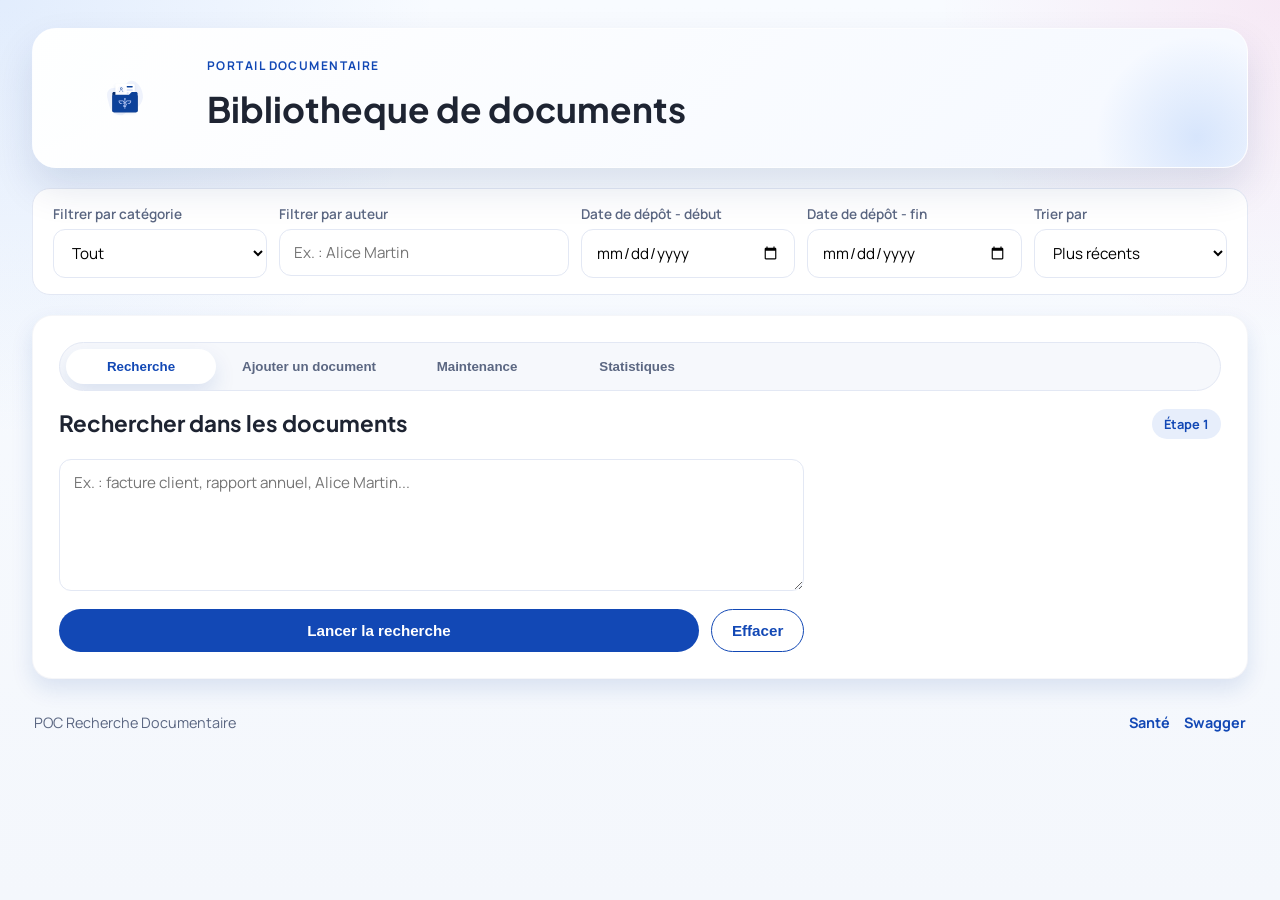
==== recherche-documentaire-webapp-demo/src/main/resources/static/index.html @ a510f184 "refactoring with modules" ====
<!DOCTYPE html>
<html lang="fr">
<head>
    <meta charset="UTF-8">
    <meta name="viewport" content="width=device-width, initial-scale=1.0">
    <title>POC Recherche Documentaire</title>
    <link rel="stylesheet" href="style.css">
</head>
<body>
    <div class="page-shell">
        <div class="main-area">
            <header class="topbar">
                <div class="topbar-left">
                    <div class="logo-block logo-inline" aria-label="Portail documentaire">
                        <div class="logo-svg" aria-hidden="true">
                            <svg xmlns="http://www.w3.org/2000/svg" viewBox="0 0 160 160" focusable="false" fill="none">
                                <path fill-rule="evenodd" clip-rule="evenodd" d="M14.8884 101.372C11.4714 83.1768 1.82896 61.7668 14.8364 48.587C28.2997 34.9452 51.8456 38.5 69.4699 46.0677C83.7802 52.2124 89.3129 68.0719 94.4355 82.7661C98.5552 94.5835 99.2362 106.781 94.7006 118.442C89.6573 131.408 82.3371 145.084 68.8498 148.546C55.1799 152.055 41.6489 144.076 31.0245 134.788C21.2227 126.219 17.2897 114.159 14.8884 101.372Z" fill="#A0B2EC" fill-opacity="0.16"/>
                                <path d="M134.02 26.1579C143.216 37.8291 149.362 52.6506 151.388 67.2498C155.366 95.9281 133.148 124.519 103.481 131.039C89.5222 134.106 73.9301 130.748 65.0224 120.067C58.4294 112.163 58.0887 101.722 61.5658 92.1606C64.4989 84.0965 70.0261 77.1935 73.5948 69.406C79.0514 57.5003 77.8714 45.1716 80.9607 32.9169C82.654 26.1985 86.4874 18.6388 92.8475 14.7705C98.8848 11.0977 106.569 10.2636 113.271 11.8981C121.731 13.9608 128.786 19.5161 134.02 26.1579Z" fill="#A0B2EC" fill-opacity="0.16"/>
                                <path d="M130.402 72.8366L130.402 131.085C130.402 134.266 127.823 136.845 124.642 136.845L35.3616 136.845C32.1804 136.845 29.6016 134.266 29.6016 131.085L29.6016 61.3166C29.6016 58.1355 32.1804 55.5566 35.3616 55.5566L58.365 55.5566C61.5462 55.5566 64.125 58.1355 64.125 61.3166L64.125 64.1966C64.125 65.7872 65.4144 67.0766 67.005 67.0766L124.642 67.0767C127.823 67.0767 130.402 69.6555 130.402 72.8366Z" fill="#0C419A"/>
                                <path d="M130.402 72.8366L130.402 131.085C130.402 134.266 127.823 136.845 124.642 136.845L35.3616 136.845C32.1804 136.845 29.6016 134.266 29.6016 131.085L29.6016 61.3166C29.6016 58.1355 32.1804 55.5566 35.3616 55.5566L58.365 55.5566C61.5462 55.5566 64.125 58.1355 64.125 61.3166L64.125 64.1966C64.125 65.7872 65.4144 67.0766 67.005 67.0766L124.642 67.0767C127.823 67.0767 130.402 69.6555 130.402 72.8366Z" fill="black" fill-opacity="0.3"/>
                                <g filter="url(#filter0_d_7993_14626)">
                                    <path d="M48.0016 136H112.722C116.257 136 119.122 133.135 119.122 129.6V30.4C119.122 26.8654 116.257 24 112.722 24H48.0016C44.4669 24 41.6016 26.8654 41.6016 30.4V129.6C41.6016 133.135 44.4669 136 48.0016 136Z" fill="white"/>
                                </g>
                                <rect x="86.4023" y="32" width="24.8" height="6.4" rx="3.2" fill="#0C419A"/>
                                <rect x="86.4023" y="45.5996" width="24.8" height="4.8" rx="2.4" fill="#BDCCF8"/>
                                <rect x="86.4023" y="57.5996" width="8.8" height="4.8" rx="2.4" fill="#BDCCF8"/>
                                <circle cx="65.6016" cy="48" r="16" fill="#F9FAFF"/>
                                <path d="M60.4516 43.032C60.4516 40.474 62.5782 38.4004 65.2016 38.4004C67.8249 38.4004 69.9516 40.474 69.9516 43.032C69.9516 45.5899 67.8249 47.6635 65.2016 47.6635C62.5782 47.6635 60.4516 45.5899 60.4516 43.032ZM65.2016 45.8109C66.7756 45.8109 68.0516 44.5667 68.0516 43.032C68.0516 41.4972 66.7756 40.253 65.2016 40.253C63.6276 40.253 62.3516 41.4972 62.3516 43.032C62.3516 44.5667 63.6276 45.8109 65.2016 45.8109Z" fill="#0C419A"/>
                                <path d="M59.8276 50.7604C58.6332 51.9249 57.8775 53.4371 57.6639 55.0531C57.5951 55.5732 58.0269 56.0004 58.5516 56.0004C59.0762 56.0004 59.4931 55.5719 59.5846 55.0552C59.7834 53.932 60.3334 52.8872 61.1711 52.0704C62.24 51.0281 63.6898 50.4425 65.2016 50.4425C66.7133 50.4425 68.1631 51.0281 69.2321 52.0704C70.0697 52.8872 70.6198 53.932 70.8186 55.0552C70.91 55.5719 71.3269 56.0004 71.8516 56.0004C72.3762 56.0004 72.808 55.5732 72.7392 55.0531C72.5257 53.4371 71.7699 51.9249 70.5756 50.7604C69.1503 49.3706 67.2172 48.5899 65.2016 48.5899C63.1859 48.5899 61.2528 49.3706 59.8276 50.7604Z" fill="#0C419A"/>
                                <rect x="49.6016" y="72" width="9.6" height="6.4" rx="3.2" fill="#A05BB6"/>
                                <rect x="49.6016" y="84.8008" width="9.6" height="6.4" rx="3.2" fill="#A05BB6"/>
                                <rect x="63.2031" y="72.8008" width="48" height="4.8" rx="2.4" fill="#BDCCF8"/>
                                <rect x="63.2031" y="85.5996" width="24.8" height="4.8" rx="2.4" fill="#BDCCF8"/>
                                <rect x="49.6016" y="99.1992" width="61.6" height="23.2" rx="2.03303" fill="#F9FAFF"/>
                                <path d="M56 113.599H62.0785C62.3927 113.599 62.6778 113.415 62.8074 113.129L64.9271 108.445C65.2133 107.813 66.1142 107.82 66.39 108.457L70.5672 118.105C70.8575 118.775 71.8206 118.738 72.0579 118.047L73.4001 114.139C73.5111 113.816 73.815 113.599 74.1567 113.599H76.6115C76.9128 113.599 77.1886 113.43 77.3249 113.161L81.5559 104.821C81.8708 104.2 82.7733 104.249 83.0182 104.901L87.4175 116.601C87.6678 117.267 88.5975 117.299 88.8937 116.652L90.0781 114.066C90.2084 113.782 90.4925 113.599 90.8054 113.599H94.1971C94.4984 113.599 94.7742 113.43 94.9105 113.161L96.6127 109.806C96.909 109.222 97.7433 109.222 98.0396 109.806L99.7417 113.161C99.8781 113.43 100.154 113.599 100.455 113.599H104.8" stroke="#A05BB6" stroke-width="2" stroke-linecap="round"/>
                                <path d="M29.6021 72.8367L29.6021 131.085C29.6021 134.266 32.181 136.845 35.3621 136.845L124.642 136.845C127.824 136.845 130.402 134.266 130.402 131.085L130.402 61.3166C130.402 58.1355 127.824 55.5566 124.642 55.5566L109.785 55.5566C108.257 55.5566 106.792 56.1635 105.712 57.2437L96.7224 66.2331C96.1823 66.7732 95.4498 67.0766 94.686 67.0766L35.3621 67.0766C32.181 67.0766 29.6021 69.6555 29.6021 72.8367Z" fill="#0C419A"/>
                                <path d="M77.4423 110.24H83.2023C84.3481 110.24 85.4469 109.785 86.257 108.975C87.0672 108.165 87.5223 107.066 87.5223 105.92C87.5223 104.774 87.0672 103.675 86.257 102.865C85.4469 102.055 84.3481 101.6 83.2023 101.6H73.1223C72.7404 101.6 72.3742 101.752 72.1041 102.022C71.8341 102.292 71.6823 102.658 71.6823 103.04C71.6823 103.422 71.8341 103.788 72.1041 104.058C72.3742 104.328 72.7404 104.48 73.1223 104.48H83.2023C83.5843 104.48 83.9505 104.632 84.2206 104.902C84.4906 105.172 84.6423 105.538 84.6423 105.92C84.6423 106.302 84.4906 106.668 84.2206 106.938C83.9505 107.208 83.5843 107.36 83.2023 107.36H77.4423C76.2966 107.36 75.1978 107.815 74.3876 108.625C73.5775 109.435 73.1223 110.534 73.1223 111.68C73.1223 112.826 73.5775 113.925 74.3876 114.735C75.1978 115.545 76.2966 116 77.4423 116H83.2023C83.5843 116 83.9505 115.848 84.2206 115.578C84.4906 115.308 84.6423 114.942 84.6423 114.56C84.6423 114.178 84.4906 113.812 84.2206 113.542C83.9505 113.272 83.5843 113.12 83.2023 113.12H77.4423C77.0604 113.12 76.6942 112.968 76.4241 112.698C76.1541 112.428 76.0023 112.062 76.0023 111.68C76.0023 111.298 76.1541 110.932 76.4241 110.662C76.6942 110.392 77.0604 110.24 77.4423 110.24Z" fill="#BDCCF8"/>
                                <path d="M81.0423 98.72C82.26 98.7196 83.4462 98.3334 84.4307 97.6167C85.4151 96.9001 86.1471 95.8899 86.5215 94.7312C86.6909 94.2171 87.0178 93.7693 87.4559 93.4514C87.894 93.1335 88.4211 92.9616 88.9623 92.96H101.822C101.475 95.3595 100.276 97.5537 98.4429 99.1406C96.61 100.727 94.2667 101.601 91.8423 101.6C91.4604 101.6 91.0942 101.752 90.8241 102.022C90.5541 102.292 90.4023 102.658 90.4023 103.04C90.4023 103.422 90.5541 103.788 90.8241 104.058C91.0942 104.328 91.4604 104.48 91.8423 104.48C95.2796 104.48 98.576 103.115 101.006 100.684C103.437 98.2536 104.802 94.9572 104.802 91.52C104.802 91.1381 104.651 90.7718 104.381 90.5018C104.111 90.2317 103.744 90.08 103.362 90.08H88.9623C87.7447 90.0804 86.5584 90.4666 85.574 91.1833C84.5896 91.8999 83.8576 92.9101 83.4831 94.0688C83.3138 94.5829 82.9869 95.0307 82.5488 95.3486C82.1107 95.6665 81.5836 95.8384 81.0423 95.84H78.1623C77.6211 95.8384 77.094 95.6665 76.6559 95.3486C76.2178 95.0307 75.8909 94.5829 75.7215 94.0688C75.3471 92.9101 74.6151 91.8999 73.6307 91.1833C72.6462 90.4666 71.46 90.0804 70.2423 90.08H55.8423C55.4604 90.08 55.0942 90.2317 54.8241 90.5018C54.5541 90.7718 54.4023 91.1381 54.4023 91.52C54.4023 94.9572 55.7678 98.2536 58.1982 100.684C60.6287 103.115 63.9251 104.48 67.3623 104.48C67.7443 104.48 68.1105 104.328 68.3806 104.058C68.6506 103.788 68.8023 103.422 68.8023 103.04C68.8023 102.658 68.6506 102.292 68.3806 102.022C68.1105 101.752 67.7443 101.6 67.3623 101.6C64.938 101.601 62.5947 100.727 60.7618 99.1406C58.929 97.5537 57.7295 95.3595 57.3831 92.96H70.2423C70.7836 92.9616 71.3107 93.1335 71.7488 93.4514C72.1869 93.7693 72.5138 94.2171 72.6831 94.7312C73.0576 95.8899 73.7896 96.9001 74.774 97.6167C75.7584 98.3334 76.9447 98.7196 78.1623 98.72H81.0423Z" fill="#BDCCF8"/>
                                <path d="M79.6023 123.2C79.2204 123.2 78.8542 123.048 78.5841 122.778C78.3141 122.508 78.1623 122.142 78.1623 121.76V87.2C78.1623 86.8181 78.3141 86.4518 78.5841 86.1818C78.8542 85.9117 79.2204 85.76 79.6023 85.76C79.9843 85.76 80.3505 85.9117 80.6206 86.1818C80.8906 86.4518 81.0423 86.8181 81.0423 87.2V121.76C81.0423 122.142 80.8906 122.508 80.6206 122.778C80.3505 123.048 79.9843 123.2 79.6023 123.2Z" fill="#BDCCF8"/>
                                <path d="M79.6023 87.2C78.8903 87.2 78.1943 86.9889 77.6023 86.5933C77.0103 86.1977 76.5489 85.6355 76.2764 84.9777C76.0039 84.3198 75.9326 83.596 76.0715 82.8977C76.2104 82.1993 76.5533 81.5579 77.0568 81.0544C77.5602 80.5509 78.2017 80.2081 78.9 80.0692C79.5984 79.9303 80.3222 80.0016 80.98 80.274C81.6378 80.5465 82.2001 81.0079 82.5956 81.5999C82.9912 82.192 83.2023 82.888 83.2023 83.6C83.2023 84.5548 82.8231 85.4705 82.1479 86.1456C81.4728 86.8207 80.5571 87.2 79.6023 87.2ZM79.6023 82.0571C79.2972 82.0571 78.9989 82.1476 78.7452 82.3172C78.4915 82.4867 78.2937 82.7277 78.1769 83.0096C78.0602 83.2915 78.0296 83.6017 78.0891 83.901C78.1487 84.2003 78.2956 84.4752 78.5114 84.691C78.7272 84.9067 79.0021 85.0537 79.3013 85.1132C79.6006 85.1727 79.9108 85.1422 80.1928 85.0254C80.4747 84.9086 80.7157 84.7109 80.8852 84.4572C81.0547 84.2034 81.1452 83.9051 81.1452 83.6C81.1452 83.1908 80.9827 82.7984 80.6933 82.509C80.404 82.2197 80.0115 82.0571 79.6023 82.0571Z" fill="#BDCCF8"/>
                                <defs>
                                    <filter id="filter0_d_7993_14626" x="29.6343" y="18.0164" width="101.454" height="135.934" filterUnits="userSpaceOnUse" color-interpolation-filters="sRGB">
                                        <feFlood flood-opacity="0" result="BackgroundImageFix"/>
                                        <feColorMatrix in="SourceAlpha" type="matrix" values="0 0 0 0 0 0 0 0 0 0 0 0 0 0 0 0 0 0 127 0" result="hardAlpha"/>
                                        <feOffset dy="5.98361"/>
                                        <feGaussianBlur stdDeviation="5.98361"/>
                                        <feColorMatrix type="matrix" values="0 0 0 0 0.0470588 0 0 0 0 0.254902 0 0 0 0 0.603922 0 0 0 0.1 0"/>
                                        <feBlend mode="normal" in2="BackgroundImageFix" result="effect1_dropShadow_7993_14626"/>
                                        <feBlend mode="normal" in="SourceGraphic" in2="effect1_dropShadow_7993_14626" result="shape"/>
                                    </filter>
                                </defs>
                            </svg>
                        </div>
                    </div>
                    <div class="page-title">
                        <span class="page-eyebrow">Portail documentaire</span>
                        <h1>Bibliotheque de documents</h1>
                        <div class="hero-badges" aria-label="Fonctionnalites principales" style="display:none">
                            <span class="hero-badge">Recherche multi-moteurs</span>
                            <span class="hero-badge">Indexation et OCR</span>
                            <span class="hero-badge">IA</span>
                        </div>
                    </div>
                </div>
                <div class="topbar-actions" style="display:none">
                    <a class="btn btn-ghost" href="/swagger-ui/index.html" target="_blank" rel="noopener">Explorer l'API</a>
                    <button class="btn" type="button" data-switch-tab="index">Ajouter un document</button>
                </div>
            </header>

            <section class="toolbar">
                <div class="toolbar-group">
                    <label class="control">
                        Filtrer par catégorie
                        <select class="select-box" id="filterCategory">
                            <option>Tout</option>
                            <option>Facture</option>
                            <option>Rapport</option>
                            <option>Contrat</option>
                        </select>
                    </label>
                    <label class="control autocomplete-control">
                        Filtrer par auteur
                        <input type="text" class="search-box" id="filterAuthor" placeholder="Ex. : Alice Martin" />
                    </label>
                    <label class="control">
                        Date de dépôt - début
                        <input type="date" class="search-box" id="filterDateFrom" />
                    </label>
                    <label class="control">
                        Date de dépôt - fin
                        <input type="date" class="search-box" id="filterDateTo" />
                    </label>
                    <label class="control">
                        Trier par
                        <select class="select-box" id="filterSort">
                            <option>Plus récents</option>
                            <option>Plus anciens</option>
                        </select>
                    </label>
                </div>
                <div class="toolbar-info" style="display:none">
                    <span class="info-pill">Affichage des documents indexés</span>
                </div>
            </section>

            <section class="feature-grid" aria-label="Raccourcis principaux" style="display:none">>
                <article class="feature-card">
                    <span class="feature-icon">🔎</span>
                    <div>
                        <h3>Recherche guidee</h3>
                        <p>Interrogez le corpus par texte libre, auteur, categorie et periode.</p>
                    </div>
                    <button class="feature-link" type="button" data-switch-tab="search">Ouvrir la recherche</button>
                </article>
                <article class="feature-card">
                    <span class="feature-icon">📄</span>
                    <div>
                        <h3>Indexation assistee</h3>
                        <p>Deposez un fichier, enrichissez ses metadonnees et lancez l'indexation.</p>
                    </div>
                    <button class="feature-link" type="button" data-switch-tab="index">Indexer un document</button>
                </article>
                <article class="feature-card feature-card-accent">
                    <span class="feature-icon">📊</span>
                    <div>
                        <h3>Suivi de la plateforme</h3>
                        <p>Visualisez rapidement l'etat du store, de l'index et du stockage.</p>
                    </div>
                    <button class="feature-link" type="button" data-switch-tab="stats">Voir les stats</button>
                </article>
            </section>

            <main class="content-grid">
                <section class="panel tab-panel is-active" id="tab-search" data-tab-panel="search">
                    <div class="tab-header">
                        <button class="tab-button is-active" type="button" data-tab="search">Recherche</button>
                        <button class="tab-button" type="button" data-tab="index">Ajouter un document</button>
                        <button class="tab-button" type="button" data-tab="maintenance">Maintenance</button>
                        <button class="tab-button" type="button" data-tab="stats">Statistiques</button>
                    </div>
                    <div class="panel-header">
                        <div>
                            <h2>Rechercher dans les documents</h2>
                        </div>
                        <span class="panel-tag">Étape 1</span>
                    </div>

                    <div class="panel-layout">
                        <div class="panel-main">
                            <div class="field field-lg">
                                <textarea class="search-box search-textarea" id="searchQuery" rows="4" placeholder="Ex. : facture client, rapport annuel, Alice Martin..."></textarea>
                                <div class="chip-group" aria-label="Suggestions de recherche" style="display:none">
                                    <button class="chip" type="button" data-query="facture client">Facture client</button>
                                    <button class="chip" type="button" data-query="rapport trimestriel">Rapport trimestriel</button>
                                    <button class="chip" type="button" data-query="Alice Martin">Alice Martin</button>
                                    <button class="chip" type="button" data-query="contrat fournisseur">Contrat fournisseur</button>
                                </div>
                            </div>

                            <div class="btn-row">
                                <button class="btn" id="searchBtn">Lancer la recherche</button>
                                <button class="btn btn-ghost" id="clearSearchBtn" type="button">Effacer</button>
                            </div>

                            <div class="loading" id="searchLoading">
                                <div class="spinner"></div>
                                <p>Recherche en cours...</p>
                            </div>
                            <div class="error" id="searchError"></div>
                            <div class="result-box" id="searchResult">
                                <div class="results-header" id="searchResultsHeader" style="display: none;">
                                    <div class="results-header-copy">
                                        <span class="results-count" id="resultsCount"></span>
                                        <span class="results-meta">Affichage des extraits les plus pertinents</span>
                                    </div>
                                    <div class="results-runtime" id="resultsRuntime"></div>
                                </div>
                                <div id="searchResultContent"></div>
                            </div>
                        </div>
                        <aside class="panel-aside" style="display:none">
                            <article class="aside-card">
                                <span class="aside-card-title">Bonnes pratiques</span>
                                <ul class="aside-list">
                                    <li>Commencez par quelques mots-clés metier ou un identifiant documentaire.</li>
                                    <li>Ajoutez ensuite les filtres auteur et date pour reduire le bruit.</li>
                                    <li>Les suggestions rapides permettent de lancer une demo en un clic.</li>
                                </ul>
                            </article>
                            <article class="aside-card aside-card-soft">
                                <span class="aside-card-title">Ce que vous recherchez ici</span>
                                <div class="mini-kpis">
                                    <div class="mini-kpi"><strong>Texte libre</strong><span>contenu OCR, titres, noms de fichiers</span></div>
                                    <div class="mini-kpi"><strong>Filtres</strong><span>auteur, categorie, dates</span></div>
                                    <div class="mini-kpi"><strong>Mesures</strong><span>temps, rebuild, moteur actif</span></div>
                                </div>
                            </article>
                        </aside>
                    </div>
                </section>

                <section class="panel tab-panel" id="tab-index" data-tab-panel="index">
                    <div class="tab-header">
                        <button class="tab-button" type="button" data-tab="search">Recherche</button>
                        <button class="tab-button is-active" type="button" data-tab="index">Ajouter un document</button>
                        <button class="tab-button" type="button" data-tab="maintenance">Maintenance</button>
                        <button class="tab-button" type="button" data-tab="stats">Statistiques</button>
                    </div>
                    <div class="panel-header">
                        <div>
                            <h2>Ajouter un document</h2>
                            <p class="panel-subtitle">Déposez un fichier et complétez les informations avant indexation.</p>
                        </div>
                        <span class="panel-tag">Étape 2</span>
                    </div>
                    <div class="info-banner" role="note">
                        <strong>Démo :</strong> cette étape est habituellement automatique. Nous l’affichons ici pour montrer le processus d’indexation pendant la démonstration.
                    </div>

                    <div class="panel-layout">
                        <div class="panel-main">
                            <div class="field">
                                <label for="indexFile">Fichier a indexer</label>
                                <label for="indexFile" class="file-drop" id="fileDrop">
                                    <span class="file-drop-title">Glissez-déposez un fichier ou cliquez pour parcourir</span>
                                    <span class="file-drop-meta">PDF, image ou scan — taille max recommandée 10 Mo</span>
                                </label>
                                <input type="file" id="indexFile">
                                <div class="file-name" id="fileName"></div>
                            </div>

                            <div class="input-grid">
                                <div class="field">
                                    <label for="documentTitle">Titre du document</label>
                                    <input type="text" class="search-box" id="documentTitle" placeholder="Ex. : Rapport d'activite Q1" />
                                </div>
                                <div class="field">
                                    <label for="documentAuthor">Auteur du dépôt</label>
                                    <input type="text" class="search-box" id="documentAuthor" placeholder="Ex. : Alice Martin" />
                                </div>
                            </div>
                            <div class="field">
                                <label for="documentDate">Date de dépôt</label>
                                <input type="date" class="search-box" id="documentDate" />
                            </div>

                            <div class="field">
                                <label for="indexType">Type de document</label>
                                <select class="select-box" id="indexType">
                                    <option value="FACTURE" selected>Facture</option>
                                    <option value="RAPPORT">Rapport</option>
                                    <option value="CONTRAT">Contrat</option>
                                </select>
                            </div>

                            <div class="field" style="display: none">
                                <label for="indexOcrType">Moteur OCR PDF</label>
                                <select class="select-box" id="indexOcrType">
                                    <option value="pdfbox" selected>PDFBox</option>
                                    <option value="tika">Tika</option>
                                </select>
                            </div>

                            <div class="btn-row">
                                <button class="btn" id="indexBtn">Indexer le document</button>
                                <button class="btn btn-ghost" id="resetIndexBtn" type="button">Réinitialiser</button>
                            </div>

                            <div class="loading" id="indexLoading">
                                <div class="spinner"></div>
                                <p>Indexation en cours...</p>
                            </div>
                            <div class="error" id="indexError"></div>
                            <div class="success-message" id="indexSuccess"></div>
                            <div class="result-box" id="indexResult">
                                <pre id="indexResultContent"></pre>
                            </div>
                        </div>
                        <aside class="panel-aside">
                            <article class="aside-card">
                                <span class="aside-card-title">Parcours recommande</span>
                                <ol class="aside-list aside-list-ordered">
                                    <li>Selectionnez un fichier depuis votre poste.</li>
                                    <li>Ajoutez un titre metier et l'auteur de depot.</li>
                                    <li>Choisissez la categorie pour faciliter les filtres futurs.</li>
                                </ol>
                            </article>
                            <article class="aside-card aside-card-soft">
                                <span class="aside-card-title">Conseils demo</span>
                                <div class="mini-kpis">
                                    <div class="mini-kpi"><strong>Titre clair</strong><span>ameliore la recherche et la lecture des resultats</span></div>
                                    <div class="mini-kpi"><strong>Auteur normalise</strong><span>utile pour l'autocompletion</span></div>
                                    <div class="mini-kpi"><strong>Date renseignee</strong><span>facilite les campagnes de comparaison</span></div>
                                </div>
                            </article>
                        </aside>
                    </div>
                </section>

                <section class="panel tab-panel" id="tab-maintenance" data-tab-panel="maintenance">
                    <div class="tab-header">
                        <button class="tab-button" type="button" data-tab="search">Recherche</button>
                        <button class="tab-button" type="button" data-tab="index">Ajouter un document</button>
                        <button class="tab-button is-active" type="button" data-tab="maintenance">Maintenance</button>
                        <button class="tab-button" type="button" data-tab="stats">Statistiques</button>
                    </div>
                    <div class="panel-header">
                        <div>
                            <h2>Maintenance</h2>
                            <p class="panel-subtitle">Relancez les op&eacute;rations d&apos;administration de l&apos;index sans passer par l&apos;API.</p>
                        </div>
                        <span class="panel-tag">Outils</span>
                    </div>

                    <div class="panel-layout panel-layout-compact">
                        <div class="panel-main">
                            <div class="maintenance-card">
                                <div class="maintenance-copy">
                                    <h3>Rebuild de l&apos;index auteurs</h3>
                                    <p>Reconstruit l&apos;autocompl&eacute;tion des auteurs &agrave; partir des documents d&eacute;j&agrave; stock&eacute;s.</p>
                                </div>
                                <div class="btn-row maintenance-actions">
                                    <button class="btn" id="rebuildAuthorsBtn" type="button">Rebuild index auteurs</button>
                                </div>
                            </div>

                            <div class="loading" id="maintenanceLoading">
                                <div class="spinner"></div>
                                <p>Rebuild en cours...</p>
                            </div>
                            <div class="error" id="maintenanceError"></div>
                            <div class="success-message" id="maintenanceSuccess"></div>
                            <div class="result-box" id="maintenanceResult">
                                <pre id="maintenanceResultContent"></pre>
                            </div>
                        </div>
                        <aside class="panel-aside">
                            <article class="aside-card">
                                <span class="aside-card-title">Quand l'utiliser ?</span>
                                <ul class="aside-list">
                                    <li>Apres un import massif de documents.</li>
                                    <li>Quand les suggestions d'auteurs semblent incompletes.</li>
                                    <li>Avant une demonstration publique pour repartir sur un index propre.</li>
                                </ul>
                            </article>
                        </aside>
                    </div>
                </section>

                <section class="panel tab-panel" id="tab-stats" data-tab-panel="stats">
                    <div class="tab-header">
                        <button class="tab-button" type="button" data-tab="search">Recherche</button>
                        <button class="tab-button" type="button" data-tab="index">Ajouter un document</button>
                        <button class="tab-button" type="button" data-tab="maintenance">Maintenance</button>
                        <button class="tab-button is-active" type="button" data-tab="stats">Statistiques</button>
                    </div>
                    <div class="panel-header">
                        <div>
                            <h2>Statistiques</h2>
                            <p class="panel-subtitle">Vue synthétique du volume documentaire, de l'index en mémoire et de l'espace occupé.</p>
                        </div>
                        <span class="panel-tag">Mesures</span>
                    </div>

                    <div class="btn-row btn-row-inline">
                        <button class="btn" id="refreshStatsBtn" type="button">Rafraîchir</button>
                    </div>

                    <div class="loading" id="statsLoading">
                        <div class="spinner"></div>
                        <p>Chargement des statistiques...</p>
                    </div>
                    <div class="error" id="statsError"></div>
                    <div class="result-box show" id="statsResult">
                        <div id="statsCards" class="stats-grid"></div>
                    </div>
                </section>
            </main>

            <footer class="page-footer">
                <span>POC Recherche Documentaire</span>
                <div class="page-footer-links">
                    <a href="/actuator/health" target="_blank" rel="noopener">Santé</a>
                    <a href="/swagger-ui/index.html" target="_blank" rel="noopener">Swagger</a>
                </div>
            </footer>
        </div>
    </div>

    <script src="script.js"></script>
    <script src="search-metrics.js"></script>
    <script src="stats.js"></script>
</body>
</html>
---- recherche-documentaire-webapp-demo/src/main/resources/static/style.css ----
@import url('https://fonts.googleapis.com/css2?family=Manrope:wght@400;500;600;700&family=Plus+Jakarta+Sans:wght@500;600;700&display=swap');

:root {
    --blue-900: #0b2a6f;
    --blue-700: #1248b5;
    --blue-500: #1f6feb;
    --blue-100: #e7eefb;
    --pink-500: #e21a83;
    --text: #1e2432;
    --muted: #5b6782;
    --surface: #ffffff;
    --surface-soft: #f6f8fc;
    --border: #e3e8f4;
    --shadow: 0 20px 40px rgba(11, 42, 111, 0.12);
    --shadow-soft: 0 10px 22px rgba(16, 62, 156, 0.12);
}

* {
    margin: 0;
    padding: 0;
    box-sizing: border-box;
}

body {
    font-family: 'Manrope', 'Segoe UI', sans-serif;
    background: var(--surface-soft);
    color: var(--text);
    min-height: 100vh;
}

.page-shell {
    display: block;
    min-height: 100vh;
}

.logo-block {
    display: flex;
    flex-direction: column;
    gap: 8px;
}

.logo-svg {
    width: 120px;
    height: 40px;
}

.logo-svg svg {
    width: 100%;
    height: 100%;
    display: block;
}

.main-area {
    padding: 32px 40px 60px;
    display: flex;
    flex-direction: column;
    gap: 24px;
}

.topbar {
    background: var(--surface);
    border-radius: 24px;
    box-shadow: var(--shadow);
    padding: 28px 32px;
    display: flex;
    justify-content: space-between;
    gap: 24px;
    align-items: center;
}

.topbar-left {
    display: flex;
    align-items: center;
    gap: 22px;
}

.logo-inline {
    line-height: 0;
}

.page-eyebrow {
    text-transform: uppercase;
    letter-spacing: 0.12em;
    font-size: 0.75rem;
    color: var(--blue-700);
    font-weight: 700;
    display: block;
    margin-bottom: 6px;
}

h1 {
    font-family: 'Plus Jakarta Sans', 'Manrope', sans-serif;
    font-size: 2.2rem;
    margin-bottom: 8px;
}

.topbar p {
    color: var(--muted);
    max-width: 520px;
    line-height: 1.5;
}

.topbar-actions {
    display: flex;
    gap: 12px;
}

.toolbar {
    background: var(--surface);
    border-radius: 18px;
    border: 1px solid var(--border);
    padding: 16px 20px;
    display: flex;
    align-items: center;
    justify-content: space-between;
    gap: 16px;
}

.toolbar-group {
    display: flex;
    gap: 12px;
}

.control {
    display: flex;
    flex-direction: column;
    gap: 6px;
    font-size: 0.85rem;
    font-weight: 600;
    color: var(--muted);
}

.autocomplete-control {
    position: relative;
    min-width: 220px;
}

.info-pill {
    background: var(--blue-100);
    color: var(--blue-700);
    padding: 8px 14px;
    border-radius: 999px;
    font-weight: 600;
    font-size: 0.85rem;
}

.content-grid {
    display: grid;
    grid-template-columns: repeat(2, minmax(0, 1fr));
    gap: 22px;
}

.panel {
    background: var(--surface);
    border-radius: 20px;
    padding: 24px;
    box-shadow: var(--shadow-soft);
    border: 1px solid rgba(12, 40, 100, 0.04);
}

.tab-panel {
    display: none;
}

.tab-panel.is-active {
    display: block;
}

.tab-header {
    display: flex;
    gap: 10px;
    margin-bottom: 18px;
    padding: 6px;
    background: var(--surface-soft);
    border-radius: 999px;
    border: 1px solid var(--border);
}

.tab-button {
    flex: 1;
    border: none;
    background: transparent;
    padding: 10px 16px;
    border-radius: 999px;
    font-weight: 700;
    color: var(--muted);
    cursor: pointer;
    transition: background 0.2s ease, color 0.2s ease, box-shadow 0.2s ease;
}

.tab-button.is-active {
    background: var(--surface);
    color: var(--blue-700);
    box-shadow: var(--shadow-soft);
}

.panel-header {
    display: flex;
    justify-content: space-between;
    gap: 12px;
    margin-bottom: 18px;
}

.panel h2 {
    font-family: 'Plus Jakarta Sans', 'Manrope', sans-serif;
    font-size: 1.4rem;
    margin-bottom: 4px;
}

.panel-subtitle {
    color: var(--muted);
    font-size: 0.95rem;
}

.panel-tag {
    background: var(--blue-100);
    color: var(--blue-700);
    padding: 6px 12px;
    border-radius: 999px;
    font-weight: 700;
    font-size: 0.8rem;
    height: fit-content;
}

.info-banner {
    background: #fff7e6;
    color: #7a4b00;
    border: 1px solid #ffd8a8;
    padding: 12px 14px;
    border-radius: 12px;
    font-size: 0.9rem;
    line-height: 1.5;
    margin-bottom: 16px;
}

.info-banner strong {
    font-weight: 700;
}

.maintenance-card {
    display: flex;
    justify-content: space-between;
    align-items: center;
    gap: 18px;
    padding: 18px;
    border: 1px solid var(--border);
    border-radius: 16px;
    background: linear-gradient(135deg, #f9fbff 0%, #eef4ff 100%);
    margin-bottom: 16px;
}

.maintenance-copy h3 {
    font-family: 'Plus Jakarta Sans', 'Manrope', sans-serif;
    font-size: 1.05rem;
    margin-bottom: 6px;
}

.maintenance-copy p {
    color: var(--muted);
    line-height: 1.5;
}

.maintenance-actions {
    min-width: 240px;
    margin-top: 0;
}

.stats-grid {
    display: grid;
    grid-template-columns: repeat(3, minmax(0, 1fr));
    gap: 14px;
}

.stats-card {
    background: #fff;
    border: 1px solid var(--border);
    border-radius: 16px;
    padding: 16px;
    display: flex;
    flex-direction: column;
    gap: 8px;
}

.stats-label {
    color: var(--muted);
    font-size: 0.85rem;
    font-weight: 700;
    text-transform: uppercase;
    letter-spacing: 0.04em;
}

.stats-value {
    color: var(--blue-900);
    font-family: 'Plus Jakarta Sans', 'Manrope', sans-serif;
    font-size: 1.3rem;
    line-height: 1.2;
}

.field {
    display: flex;
    flex-direction: column;
    gap: 8px;
    margin-bottom: 16px;
}

.field label {
    font-weight: 600;
    color: var(--text);
}

.input-grid {
    display: grid;
    grid-template-columns: repeat(2, minmax(0, 1fr));
    gap: 16px;
}

.search-box,
.select-box {
    width: 100%;
    padding: 12px 14px;
    border: 1px solid var(--border);
    border-radius: 12px;
    font-size: 0.95rem;
    background: #fff;
    transition: border-color 0.2s ease, box-shadow 0.2s ease;
    font-family: 'Manrope', 'Segoe UI', sans-serif;
}

.search-box:focus,
.select-box:focus {
    outline: none;
    border-color: var(--blue-500);
    box-shadow: 0 0 0 4px rgba(31, 111, 235, 0.16);
}

.search-box {
    resize: vertical;
    min-height: 52px;
}

.toolbar .search-box {
    min-height: auto;
}

.file-drop {
    border: 2px dashed rgba(18, 72, 181, 0.35);
    background: rgba(18, 72, 181, 0.05);
    padding: 16px;
    border-radius: 14px;
    cursor: pointer;
    transition: border-color 0.2s ease, background 0.2s ease;
}

.file-drop-title {
    display: block;
    font-weight: 600;
    margin-bottom: 6px;
}

.file-drop-meta {
    font-size: 0.9rem;
    color: var(--muted);
}

.file-drop.dragover {
    background: rgba(31, 111, 235, 0.08);
    border-color: var(--blue-500);
}

input[type="file"] {
    display: none;
}

.file-name {
    font-size: 0.9rem;
    color: var(--blue-700);
    font-weight: 600;
}

.btn-row {
    display: grid;
    grid-template-columns: 1fr auto;
    gap: 12px;
    margin-top: 6px;
}

.btn {
    background: var(--blue-700);
    color: #fff;
    border: none;
    padding: 12px 20px;
    border-radius: 999px;
    font-size: 0.95rem;
    cursor: pointer;
    font-weight: 700;
    transition: transform 0.2s ease, box-shadow 0.2s ease, background 0.2s ease;
}

.btn:hover {
    transform: translateY(-1px);
    box-shadow: var(--shadow-soft);
    background: var(--blue-500);
}

.btn:disabled {
    opacity: 0.6;
    cursor: not-allowed;
    transform: none;
    box-shadow: none;
}

.btn-ghost {
    background: #fff;
    color: var(--blue-700);
    border: 1px solid var(--blue-700);
}

.btn-ghost:hover {
    background: var(--blue-100);
    box-shadow: none;
}

.chip-group {
    display: flex;
    flex-wrap: wrap;
    gap: 8px;
    margin-top: 10px;
}

.chip {
    background: #fff;
    border: 1px solid var(--border);
    padding: 6px 12px;
    border-radius: 999px;
    font-size: 0.9rem;
    cursor: pointer;
    transition: border-color 0.2s ease, color 0.2s ease;
}

.chip:hover {
    border-color: var(--blue-500);
    color: var(--blue-500);
}

.result-box {
    background: var(--surface-soft);
    padding: 16px;
    border-radius: 14px;
    margin-top: 20px;
    max-height: 520px;
    overflow-y: auto;
    display: none;
    border: 1px solid var(--border);
}

.result-box.show {
    display: block;
}

.result-box pre {
    white-space: pre-wrap;
    word-wrap: break-word;
    color: #1f2937;
    font-family: 'JetBrains Mono', 'Courier New', monospace;
    font-size: 0.9rem;
}

.results-header {
    display: flex;
    justify-content: space-between;
    align-items: flex-start;
    margin-bottom: 12px;
    padding-bottom: 10px;
    border-bottom: 1px solid var(--border);
    gap: 12px;
}

.results-header-copy {
    display: flex;
    flex-direction: column;
    gap: 4px;
}

.results-count {
    font-weight: 700;
    color: var(--blue-700);
}

.results-meta {
    font-size: 0.85rem;
    color: var(--muted);
}

.results-runtime {
    display: flex;
    flex-wrap: wrap;
    justify-content: flex-end;
    gap: 8px;
}

.runtime-pill {
    background: #eef4ff;
    color: var(--blue-900);
    border: 1px solid #d6e4ff;
    padding: 6px 10px;
    border-radius: 999px;
    font-size: 0.78rem;
    font-weight: 700;
    white-space: nowrap;
}

.runtime-pill-warn {
    background: #fff4db;
    color: #8a5b00;
    border-color: #ffe1a6;
}

.document-item {
    background: #fff;
    border: 1px solid var(--border);
    border-radius: 14px;
    padding: 14px;
    margin-bottom: 12px;
    transition: box-shadow 0.2s ease;
}

.document-item:hover {
    box-shadow: 0 10px 20px rgba(15, 23, 42, 0.08);
}

.document-header {
    display: flex;
    justify-content: space-between;
    align-items: flex-start;
    margin-bottom: 10px;
    gap: 12px;
}

.document-name {
    font-weight: 600;
    color: var(--text);
    font-size: 0.95rem;
    flex: 1;
    word-break: break-word;
}

.document-id {
    font-size: 0.75rem;
    color: #94a3b8;
    font-family: 'JetBrains Mono', 'Courier New', monospace;
}

.document-fragment {
    background: var(--surface-soft);
    padding: 12px;
    border-radius: 12px;
    font-size: 0.9rem;
    color: #4b5563;
    line-height: 1.6;
    max-height: 200px;
    overflow-y: auto;
    white-space: pre-wrap;
    word-wrap: break-word;
}

.document-fragment b {
    background: #ffe5f1;
    padding: 2px 4px;
    border-radius: 4px;
    color: var(--pink-500);
}

.document-meta {
    display: flex;
    flex-wrap: wrap;
    gap: 6px 12px;
    margin-top: 4px;
    font-size: 0.8rem;
    color: var(--muted);
}

.document-meta-item {
    display: inline-flex;
    align-items: center;
    gap: 4px;
}

.document-meta-item .mono {
    font-family: JetBrains Mono, "Courier New", monospace;
    font-size: 0.75rem;
    color: #94a3b8;
}

.document-category-tag {
    background: var(--blue-100);
    color: var(--blue-700);
    padding: 4px 10px;
    border-radius: 999px;
    font-size: 0.8rem;
    font-weight: 600;
    white-space: nowrap;
}

.document-actions {
    margin-top: 10px;
    display: flex;
    flex-wrap: wrap;
    gap: 8px;
}

.btn-link {
    font-size: 0.85rem;
    font-weight: 600;
    color: var(--blue-700);
    text-decoration: none;
    padding: 6px 10px;
    border-radius: 999px;
    border: 1px solid var(--blue-700);
    background: #fff;
    transition: background 0.2s ease, color 0.2s ease;
}

.btn-link:hover {
    background: var(--blue-100);
    color: var(--blue-900);
}


.no-results {
    text-align: center;
    padding: 30px;
    color: #94a3b8;
}

.loading {
    display: none;
    text-align: center;
    color: var(--blue-700);
    margin-top: 12px;
    font-weight: 600;
}

.loading.show {
    display: block;
}

.spinner {
    border: 3px solid #e2e8f0;
    border-top: 3px solid var(--blue-700);
    border-radius: 50%;
    width: 34px;
    height: 34px;
    animation: spin 1s linear infinite;
    margin: 10px auto;
}

.error {
    background: #fee2e2;
    color: #b91c1c;
    padding: 12px 14px;
    border-radius: 12px;
    margin-top: 12px;
    display: none;
}

.error.show {
    display: block;
}

.success-message {
    background: #dcfce7;
    color: #166534;
    padding: 12px 14px;
    border-radius: 12px;
    margin-top: 12px;
    display: none;
}

.success-message.show {
    display: block;
}

@keyframes spin {
    to {
        transform: rotate(360deg);
    }
}

/* ==================== AUTOCOMPLÉTION ==================== */
.autocomplete-container {
    position: absolute;
    top: 100%;
    left: 0;
    right: 0;
    background: #fff;
    border: 1px solid var(--border);
    border-radius: 12px;
    box-shadow: var(--shadow-soft);
    max-height: 280px;
    overflow-y: auto;
    z-index: 1000;
    margin-top: 4px;
    display: none;
}

.autocomplete-container.show {
    display: block;
}

.autocomplete-item {
    padding: 12px 16px;
    cursor: pointer;
    display: flex;
    justify-content: space-between;
    align-items: center;
    transition: background 0.15s ease;
    border-bottom: 1px solid var(--surface-soft);
}

.autocomplete-item:last-child {
    border-bottom: none;
}

.autocomplete-item:hover,
.autocomplete-item.active {
    background: var(--blue-100);
}

.autocomplete-text {
    flex: 1;
    font-size: 0.95rem;
    color: var(--text);
    font-weight: 500;
}

.autocomplete-text b {
    background: var(--blue-500);
    color: white;
    padding: 2px 5px;
    border-radius: 4px;
    font-weight: 700;
}

.autocomplete-count {
    font-size: 0.8rem;
    color: var(--muted);
    background: var(--surface-soft);
    padding: 4px 10px;
    border-radius: 999px;
    font-weight: 600;
    white-space: nowrap;
    margin-left: 12px;
}

@media (max-width: 980px) {
    .main-area {
        padding: 24px;
    }

    .topbar {
        flex-direction: column;
        align-items: flex-start;
    }

    .topbar-left {
        flex-direction: column;
        align-items: flex-start;
    }

    .content-grid {
        grid-template-columns: 1fr;
    }

    .input-grid {
        grid-template-columns: 1fr;
    }

    .btn-row {
        grid-template-columns: 1fr;
    }

    .maintenance-card {
        flex-direction: column;
        align-items: stretch;
    }

    .maintenance-actions {
        min-width: 0;
    }

    .stats-grid {
        grid-template-columns: 1fr;
    }
}

@media (max-width: 640px) {
    .topbar-actions {
        flex-direction: column;
        width: 100%;
    }

    .toolbar {
        flex-direction: column;
        align-items: flex-start;
    }

    .toolbar-group {
        width: 100%;
        flex-direction: column;
    }

    .results-header {
        flex-direction: column;
    }

    .results-runtime {
        justify-content: flex-start;
    }
}

.document-meta-item .score {
    font-weight: bold;
    color: #28a745; /* vert pour bons scores */
}

.score {
    min-width: 4em;
    text-align: right;
}

/* ==================== UI REFRESH ==================== */
body {
    background:
            radial-gradient(circle at top left, rgba(31, 111, 235, 0.10), transparent 28%),
            radial-gradient(circle at top right, rgba(226, 26, 131, 0.08), transparent 22%),
            linear-gradient(180deg, #f8fbff 0%, #f4f7fc 100%);
}

.main-area {
    width: min(1440px, 100%);
    margin: 0 auto;
    padding: 28px 32px 56px;
    gap: 20px;
}

.topbar {
    position: relative;
    overflow: hidden;
    border: 1px solid rgba(255, 255, 255, 0.7);
    background: linear-gradient(135deg, rgba(255,255,255,0.96) 0%, rgba(244,248,255,0.96) 100%);
}

.topbar::after {
    content: "";
    position: absolute;
    inset: auto -60px -80px auto;
    width: 220px;
    height: 220px;
    border-radius: 50%;
    background: radial-gradient(circle, rgba(31, 111, 235, 0.14), transparent 65%);
    pointer-events: none;
}

.page-title {
    display: flex;
    flex-direction: column;
    gap: 6px;
}

.hero-badges {
    display: flex;
    flex-wrap: wrap;
    gap: 8px;
    margin-top: 6px;
}

.hero-badge {
    display: inline-flex;
    align-items: center;
    padding: 8px 12px;
    border-radius: 999px;
    background: rgba(255, 255, 255, 0.88);
    border: 1px solid rgba(18, 72, 181, 0.12);
    color: var(--blue-900);
    font-size: 0.82rem;
    font-weight: 700;
}

.section-eyebrow {
    text-transform: uppercase;
    letter-spacing: 0.12em;
    font-size: 0.72rem;
    color: var(--blue-700);
    font-weight: 800;
}

.toolbar {
    display: flex;
    flex-direction: column;
    align-items: stretch;
}

.toolbar-copy {
    display: flex;
    flex-direction: column;
    gap: 6px;
}

.toolbar-copy h2 {
    font-family: 'Plus Jakarta Sans', 'Manrope', sans-serif;
    font-size: 1.15rem;
}

.toolbar-copy p {
    color: var(--muted);
    font-size: 0.9rem;
    line-height: 1.55;
}

.toolbar-group {
    display: grid;
    grid-template-columns:
        minmax(150px, 1fr)
        minmax(240px, 1.35fr)
        minmax(170px, 1fr)
        minmax(170px, 1fr)
        minmax(150px, 0.9fr);
    gap: 12px;
    width: 100%;
}

.toolbar-info {
    align-self: flex-end;
}

.feature-grid {
    display: grid;
    grid-template-columns: repeat(3, minmax(0, 1fr));
    gap: 18px;
}

.feature-card {
    display: flex;
    flex-direction: column;
    gap: 14px;
    padding: 22px;
    border-radius: 20px;
    background: rgba(255, 255, 255, 0.92);
    border: 1px solid rgba(18, 72, 181, 0.08);
    box-shadow: var(--shadow-soft);
}

.feature-card-accent {
    background: linear-gradient(135deg, rgba(12, 65, 154, 0.94) 0%, rgba(31, 111, 235, 0.92) 100%);
    color: #fff;
}

.feature-card-accent p,
.feature-card-accent h3 {
    color: #fff;
}

.feature-icon {
    width: 48px;
    height: 48px;
    display: inline-flex;
    align-items: center;
    justify-content: center;
    border-radius: 16px;
    background: rgba(12, 65, 154, 0.08);
    font-size: 1.3rem;
}

.feature-card-accent .feature-icon {
    background: rgba(255,255,255,0.16);
}

.feature-card h3 {
    font-family: 'Plus Jakarta Sans', 'Manrope', sans-serif;
    font-size: 1.05rem;
    margin-bottom: 4px;
}

.feature-card p {
    color: var(--muted);
    line-height: 1.55;
}

.feature-link {
    margin-top: auto;
    border: none;
    background: transparent;
    color: var(--blue-700);
    font-weight: 800;
    text-align: left;
    cursor: pointer;
    padding: 0;
}

.feature-card-accent .feature-link {
    color: #fff;
}

.content-grid {
    grid-template-columns: 1fr;
}

.tab-panel.is-active {
    display: block;
    grid-column: 1 / -1;
}

.tab-header {
    overflow-x: auto;
    scrollbar-width: none;
}

.tab-header::-webkit-scrollbar {
    display: none;
}

.tab-button {
    min-width: 150px;
    flex: 0 0 auto;
}

.panel {
    padding: 26px;
}

.panel-layout {
    display: grid;
    grid-template-columns: minmax(0, 1.7fr) minmax(280px, 0.9fr);
    gap: 22px;
    align-items: start;
}

.panel-layout-compact {
    grid-template-columns: minmax(0, 1.4fr) minmax(240px, 0.7fr);
}

.panel-main {
    min-width: 0;
}

.panel-aside {
    display: flex;
    flex-direction: column;
    gap: 14px;
}

.aside-card {
    padding: 18px;
    border-radius: 18px;
    border: 1px solid var(--border);
    background: #fff;
    box-shadow: 0 10px 26px rgba(11, 42, 111, 0.06);
}

.aside-card-soft {
    background: linear-gradient(180deg, #f8fbff 0%, #eef4ff 100%);
}

.aside-card-title {
    display: inline-block;
    margin-bottom: 12px;
    color: var(--blue-900);
    font-weight: 800;
}

.aside-list {
    padding-left: 18px;
    color: var(--muted);
    line-height: 1.65;
    display: flex;
    flex-direction: column;
    gap: 8px;
}

.aside-list-ordered {
    list-style: decimal;
}

.mini-kpis {
    display: flex;
    flex-direction: column;
    gap: 10px;
}

.mini-kpi {
    display: flex;
    flex-direction: column;
    gap: 4px;
    padding: 12px 14px;
    border-radius: 14px;
    background: rgba(255,255,255,0.78);
    border: 1px solid rgba(18, 72, 181, 0.08);
}

.mini-kpi strong {
    font-size: 0.92rem;
    color: var(--blue-900);
}

.mini-kpi span {
    color: var(--muted);
    font-size: 0.86rem;
    line-height: 1.5;
}

.field-lg {
    margin-bottom: 18px;
}

.search-textarea {
    min-height: 132px;
}

.btn-row-inline {
    display: flex;
    grid-template-columns: none;
    justify-content: flex-start;
}

.result-box {
    max-height: 640px;
}

.stats-grid {
    grid-template-columns: repeat(2, minmax(0, 1fr));
}

.page-footer {
    display: flex;
    justify-content: space-between;
    align-items: center;
    gap: 16px;
    padding: 14px 2px 0;
    color: var(--muted);
    font-size: 0.9rem;
}

.page-footer-links {
    display: flex;
    flex-wrap: wrap;
    gap: 14px;
}

.page-footer a {
    color: var(--blue-700);
    text-decoration: none;
    font-weight: 700;
}

@media (max-width: 1240px) {
    .toolbar {
        align-items: stretch;
    }

    .toolbar-group {
        grid-template-columns: repeat(3, minmax(0, 1fr));
    }

    .feature-grid {
        grid-template-columns: repeat(2, minmax(0, 1fr));
    }

    .panel-layout,
    .panel-layout-compact {
        grid-template-columns: 1fr;
    }
}

@media (max-width: 980px) {
    .main-area {
        padding: 22px 18px 42px;
    }

    .topbar {
        padding: 22px;
    }

    .toolbar-group {
        grid-template-columns: repeat(2, minmax(0, 1fr));
    }

    .feature-grid,
    .stats-grid {
        grid-template-columns: 1fr;
    }

    .panel,
    .feature-card {
        padding: 20px;
    }
}

@media (max-width: 640px) {
    h1 {
        font-size: 1.7rem;
    }

    .logo-svg {
        width: 104px;
        height: 36px;
    }

    .topbar-actions {
        width: 100%;
        flex-direction: column;
    }

    .toolbar-group {
        grid-template-columns: 1fr;
    }

    .tab-button {
        min-width: 132px;
    }

    .document-header,
    .results-header,
    .page-footer {
        flex-direction: column;
        align-items: flex-start;
    }

    .results-runtime {
        justify-content: flex-start;
    }

    .page-footer-links {
        gap: 10px;
    }
}
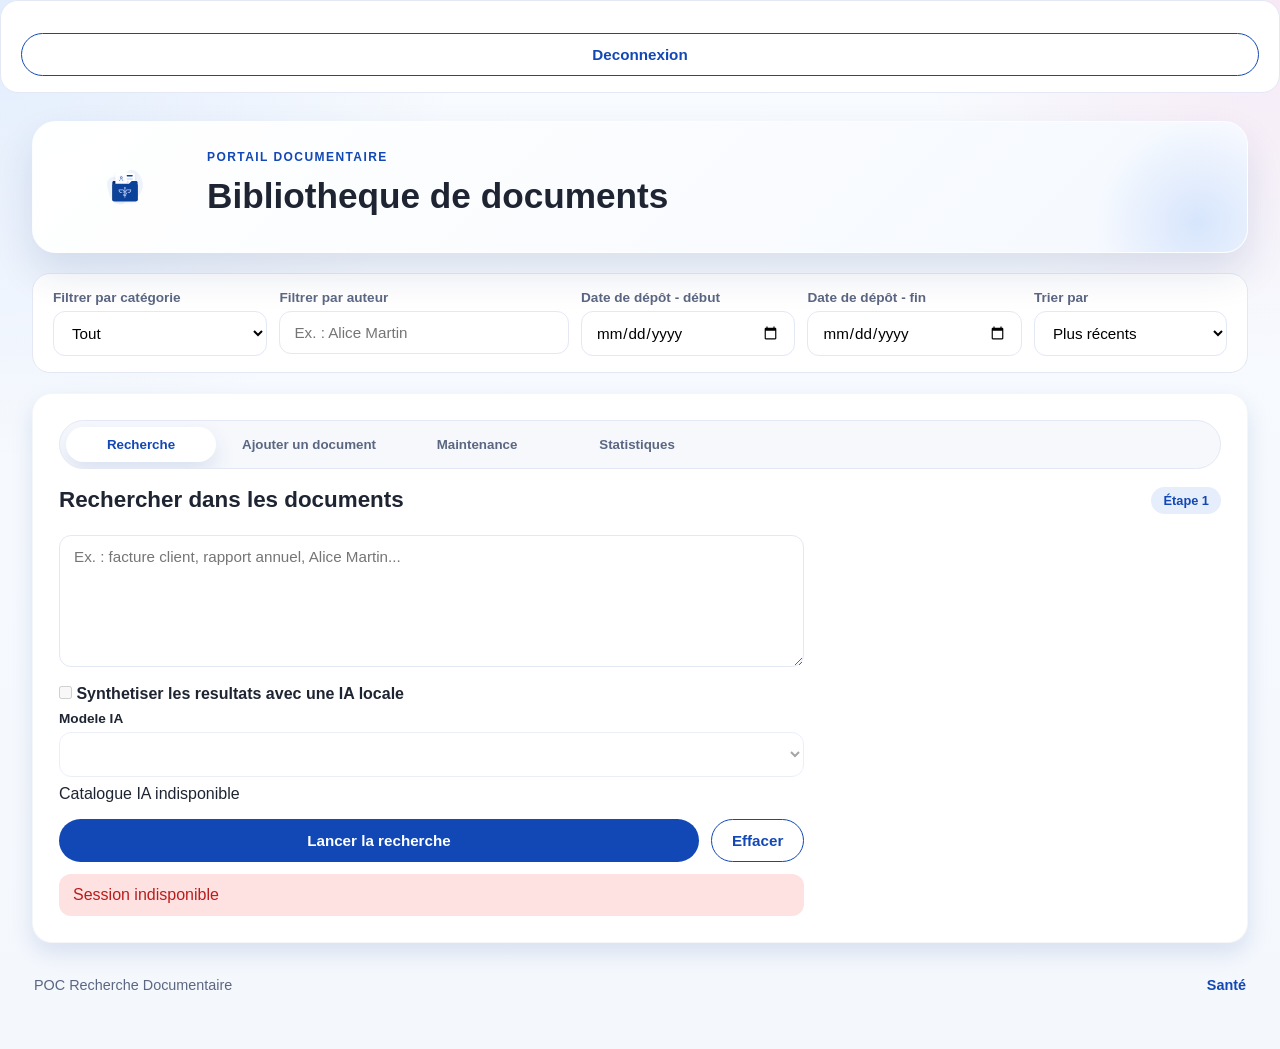
==== commit cbbcb746: "passage en multi users multi tenant" ====
--- a/recherche-documentaire-webapp-demo/src/main/resources/static/index.html
+++ b/recherche-documentaire-webapp-demo/src/main/resources/static/index.html
@@ -7,6 +7,11 @@
     <link rel="stylesheet" href="style.css">
 </head>
 <body>
+    <div class="toolbar">
+        <span id="currentUser"></span>
+        <a href="/admin.html" data-admin-only hidden>Administration des utilisateurs</a>
+        <button class="btn btn-ghost" id="logoutBtn" type="button">Deconnexion</button>
+    </div>
     <div class="page-shell">
         <div class="main-area">
             <header class="topbar">
@@ -158,6 +163,11 @@
                                 </div>
                             </div>
 
+                            <div class="field">
+                                <label><input type="checkbox" id="summarizeResults" disabled> Synthetiser les resultats avec une IA locale</label>
+                                <label class="control">Modele IA <select class="select-box" id="aiModel" disabled></select></label>
+                                <p id="aiStatus" role="status"></p>
+                            </div>
                             <div class="btn-row">
                                 <button class="btn" id="searchBtn">Lancer la recherche</button>
                                 <button class="btn btn-ghost" id="clearSearchBtn" type="button">Effacer</button>
@@ -176,6 +186,7 @@
                                     </div>
                                     <div class="results-runtime" id="resultsRuntime"></div>
                                 </div>
+                                <div id="aiSummary" hidden></div>
                                 <div id="searchResultContent"></div>
                             </div>
                         </div>
@@ -317,6 +328,13 @@
                         <div class="panel-main">
                             <div class="maintenance-card">
                                 <div class="maintenance-copy">
+                                    <h3>Reindexer tous les documents</h3>
+                                    <p>Applique le chunking courant a tous les magasins puis sauvegarde l'index par defaut. Operation couteuse, a executer hors campagne de charge.</p>
+                                </div>
+                                <button class="btn" id="rebuildDocumentsBtn" type="button">Reindexer le corpus</button>
+                            </div>
+                            <div class="maintenance-card">
+                                <div class="maintenance-copy">
                                     <h3>Rebuild de l&apos;index auteurs</h3>
                                     <p>Reconstruit l&apos;autocompl&eacute;tion des auteurs &agrave; partir des documents d&eacute;j&agrave; stock&eacute;s.</p>
                                 </div>
@@ -382,12 +400,13 @@
                 <span>POC Recherche Documentaire</span>
                 <div class="page-footer-links">
                     <a href="/actuator/health" target="_blank" rel="noopener">Santé</a>
-                    <a href="/swagger-ui/index.html" target="_blank" rel="noopener">Swagger</a>
+                    <a href="/swagger-ui/index.html" data-admin-only hidden target="_blank" rel="noopener">Swagger</a>
                 </div>
             </footer>
         </div>
     </div>
 
+    <script src="auth.js"></script>
     <script src="script.js"></script>
     <script src="search-metrics.js"></script>
     <script src="stats.js"></script>
--- a/recherche-documentaire-webapp-demo/src/main/resources/static/style.css
+++ b/recherche-documentaire-webapp-demo/src/main/resources/static/style.css
@@ -1,4 +1,6 @@
-@import url('https://fonts.googleapis.com/css2?family=Manrope:wght@400;500;600;700&family=Plus+Jakarta+Sans:wght@500;600;700&display=swap');
+[hidden] {
+    display: none !important;
+}
 
 :root {
     --blue-900: #0b2a6f;
@@ -1233,4 +1235,3 @@
         gap: 10px;
     }
 }
-
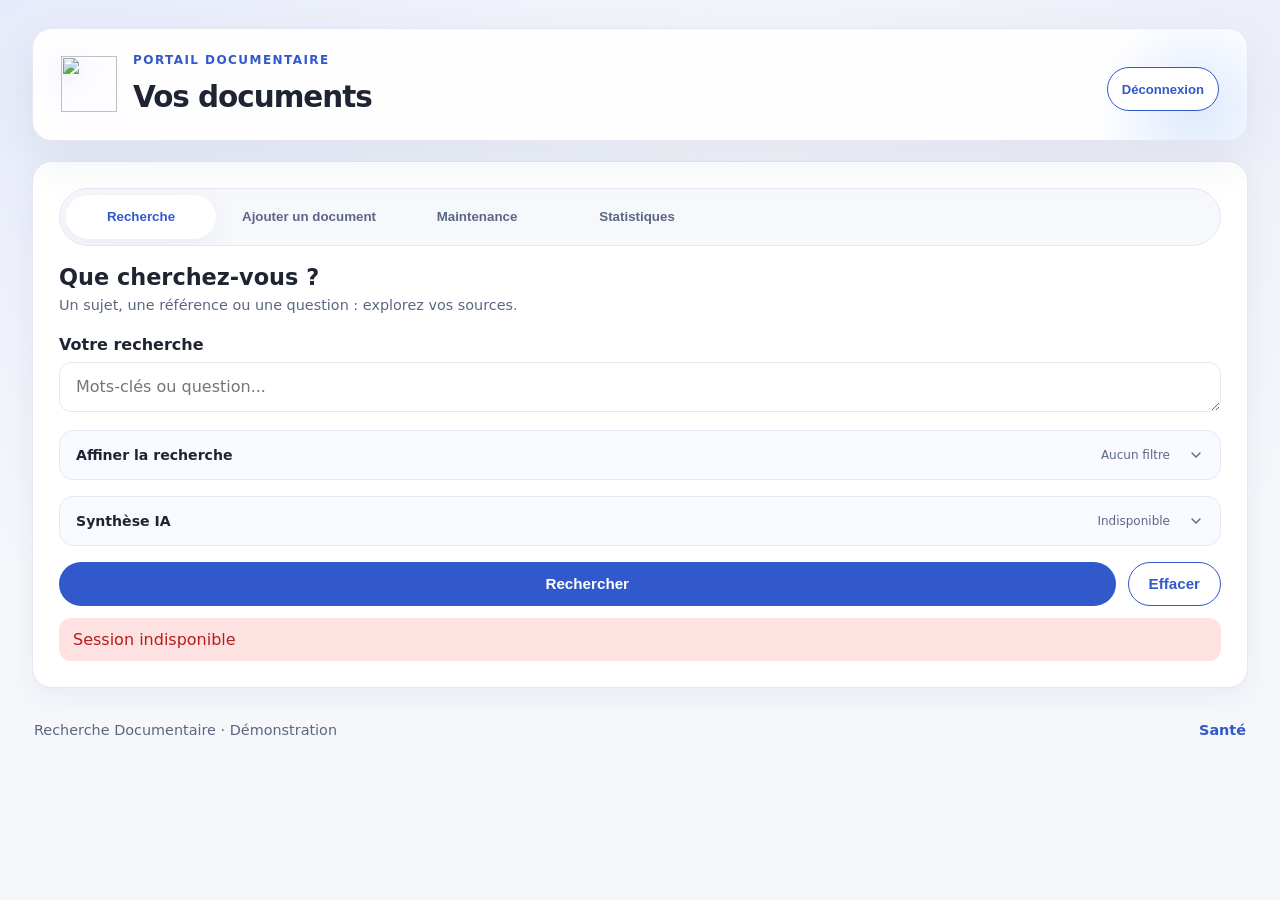
==== commit 1d28d996: "feat: add LiteLLM/Bedrock RAG and mobile-first portal Build summaries from authorized source documen" ====
--- a/recherche-documentaire-webapp-demo/src/main/resources/static/index.html
+++ b/recherche-documentaire-webapp-demo/src/main/resources/static/index.html
@@ -3,138 +3,29 @@
 <head>
     <meta charset="UTF-8">
     <meta name="viewport" content="width=device-width, initial-scale=1.0">
-    <title>POC Recherche Documentaire</title>
+    <title>Recherche Documentaire</title>
     <link rel="stylesheet" href="style.css">
+    <link rel="icon" href="/logo.svg" type="image/svg+xml">
 </head>
 <body>
-    <div class="toolbar">
-        <span id="currentUser"></span>
-        <a href="/admin.html" data-admin-only hidden>Administration des utilisateurs</a>
-        <button class="btn btn-ghost" id="logoutBtn" type="button">Deconnexion</button>
-    </div>
     <div class="page-shell">
         <div class="main-area">
             <header class="topbar">
                 <div class="topbar-left">
-                    <div class="logo-block logo-inline" aria-label="Portail documentaire">
-                        <div class="logo-svg" aria-hidden="true">
-                            <svg xmlns="http://www.w3.org/2000/svg" viewBox="0 0 160 160" focusable="false" fill="none">
-                                <path fill-rule="evenodd" clip-rule="evenodd" d="M14.8884 101.372C11.4714 83.1768 1.82896 61.7668 14.8364 48.587C28.2997 34.9452 51.8456 38.5 69.4699 46.0677C83.7802 52.2124 89.3129 68.0719 94.4355 82.7661C98.5552 94.5835 99.2362 106.781 94.7006 118.442C89.6573 131.408 82.3371 145.084 68.8498 148.546C55.1799 152.055 41.6489 144.076 31.0245 134.788C21.2227 126.219 17.2897 114.159 14.8884 101.372Z" fill="#A0B2EC" fill-opacity="0.16"/>
-                                <path d="M134.02 26.1579C143.216 37.8291 149.362 52.6506 151.388 67.2498C155.366 95.9281 133.148 124.519 103.481 131.039C89.5222 134.106 73.9301 130.748 65.0224 120.067C58.4294 112.163 58.0887 101.722 61.5658 92.1606C64.4989 84.0965 70.0261 77.1935 73.5948 69.406C79.0514 57.5003 77.8714 45.1716 80.9607 32.9169C82.654 26.1985 86.4874 18.6388 92.8475 14.7705C98.8848 11.0977 106.569 10.2636 113.271 11.8981C121.731 13.9608 128.786 19.5161 134.02 26.1579Z" fill="#A0B2EC" fill-opacity="0.16"/>
-                                <path d="M130.402 72.8366L130.402 131.085C130.402 134.266 127.823 136.845 124.642 136.845L35.3616 136.845C32.1804 136.845 29.6016 134.266 29.6016 131.085L29.6016 61.3166C29.6016 58.1355 32.1804 55.5566 35.3616 55.5566L58.365 55.5566C61.5462 55.5566 64.125 58.1355 64.125 61.3166L64.125 64.1966C64.125 65.7872 65.4144 67.0766 67.005 67.0766L124.642 67.0767C127.823 67.0767 130.402 69.6555 130.402 72.8366Z" fill="#0C419A"/>
-                                <path d="M130.402 72.8366L130.402 131.085C130.402 134.266 127.823 136.845 124.642 136.845L35.3616 136.845C32.1804 136.845 29.6016 134.266 29.6016 131.085L29.6016 61.3166C29.6016 58.1355 32.1804 55.5566 35.3616 55.5566L58.365 55.5566C61.5462 55.5566 64.125 58.1355 64.125 61.3166L64.125 64.1966C64.125 65.7872 65.4144 67.0766 67.005 67.0766L124.642 67.0767C127.823 67.0767 130.402 69.6555 130.402 72.8366Z" fill="black" fill-opacity="0.3"/>
-                                <g filter="url(#filter0_d_7993_14626)">
-                                    <path d="M48.0016 136H112.722C116.257 136 119.122 133.135 119.122 129.6V30.4C119.122 26.8654 116.257 24 112.722 24H48.0016C44.4669 24 41.6016 26.8654 41.6016 30.4V129.6C41.6016 133.135 44.4669 136 48.0016 136Z" fill="white"/>
-                                </g>
-                                <rect x="86.4023" y="32" width="24.8" height="6.4" rx="3.2" fill="#0C419A"/>
-                                <rect x="86.4023" y="45.5996" width="24.8" height="4.8" rx="2.4" fill="#BDCCF8"/>
-                                <rect x="86.4023" y="57.5996" width="8.8" height="4.8" rx="2.4" fill="#BDCCF8"/>
-                                <circle cx="65.6016" cy="48" r="16" fill="#F9FAFF"/>
-                                <path d="M60.4516 43.032C60.4516 40.474 62.5782 38.4004 65.2016 38.4004C67.8249 38.4004 69.9516 40.474 69.9516 43.032C69.9516 45.5899 67.8249 47.6635 65.2016 47.6635C62.5782 47.6635 60.4516 45.5899 60.4516 43.032ZM65.2016 45.8109C66.7756 45.8109 68.0516 44.5667 68.0516 43.032C68.0516 41.4972 66.7756 40.253 65.2016 40.253C63.6276 40.253 62.3516 41.4972 62.3516 43.032C62.3516 44.5667 63.6276 45.8109 65.2016 45.8109Z" fill="#0C419A"/>
-                                <path d="M59.8276 50.7604C58.6332 51.9249 57.8775 53.4371 57.6639 55.0531C57.5951 55.5732 58.0269 56.0004 58.5516 56.0004C59.0762 56.0004 59.4931 55.5719 59.5846 55.0552C59.7834 53.932 60.3334 52.8872 61.1711 52.0704C62.24 51.0281 63.6898 50.4425 65.2016 50.4425C66.7133 50.4425 68.1631 51.0281 69.2321 52.0704C70.0697 52.8872 70.6198 53.932 70.8186 55.0552C70.91 55.5719 71.3269 56.0004 71.8516 56.0004C72.3762 56.0004 72.808 55.5732 72.7392 55.0531C72.5257 53.4371 71.7699 51.9249 70.5756 50.7604C69.1503 49.3706 67.2172 48.5899 65.2016 48.5899C63.1859 48.5899 61.2528 49.3706 59.8276 50.7604Z" fill="#0C419A"/>
-                                <rect x="49.6016" y="72" width="9.6" height="6.4" rx="3.2" fill="#A05BB6"/>
-                                <rect x="49.6016" y="84.8008" width="9.6" height="6.4" rx="3.2" fill="#A05BB6"/>
-                                <rect x="63.2031" y="72.8008" width="48" height="4.8" rx="2.4" fill="#BDCCF8"/>
-                                <rect x="63.2031" y="85.5996" width="24.8" height="4.8" rx="2.4" fill="#BDCCF8"/>
-                                <rect x="49.6016" y="99.1992" width="61.6" height="23.2" rx="2.03303" fill="#F9FAFF"/>
-                                <path d="M56 113.599H62.0785C62.3927 113.599 62.6778 113.415 62.8074 113.129L64.9271 108.445C65.2133 107.813 66.1142 107.82 66.39 108.457L70.5672 118.105C70.8575 118.775 71.8206 118.738 72.0579 118.047L73.4001 114.139C73.5111 113.816 73.815 113.599 74.1567 113.599H76.6115C76.9128 113.599 77.1886 113.43 77.3249 113.161L81.5559 104.821C81.8708 104.2 82.7733 104.249 83.0182 104.901L87.4175 116.601C87.6678 117.267 88.5975 117.299 88.8937 116.652L90.0781 114.066C90.2084 113.782 90.4925 113.599 90.8054 113.599H94.1971C94.4984 113.599 94.7742 113.43 94.9105 113.161L96.6127 109.806C96.909 109.222 97.7433 109.222 98.0396 109.806L99.7417 113.161C99.8781 113.43 100.154 113.599 100.455 113.599H104.8" stroke="#A05BB6" stroke-width="2" stroke-linecap="round"/>
-                                <path d="M29.6021 72.8367L29.6021 131.085C29.6021 134.266 32.181 136.845 35.3621 136.845L124.642 136.845C127.824 136.845 130.402 134.266 130.402 131.085L130.402 61.3166C130.402 58.1355 127.824 55.5566 124.642 55.5566L109.785 55.5566C108.257 55.5566 106.792 56.1635 105.712 57.2437L96.7224 66.2331C96.1823 66.7732 95.4498 67.0766 94.686 67.0766L35.3621 67.0766C32.181 67.0766 29.6021 69.6555 29.6021 72.8367Z" fill="#0C419A"/>
-                                <path d="M77.4423 110.24H83.2023C84.3481 110.24 85.4469 109.785 86.257 108.975C87.0672 108.165 87.5223 107.066 87.5223 105.92C87.5223 104.774 87.0672 103.675 86.257 102.865C85.4469 102.055 84.3481 101.6 83.2023 101.6H73.1223C72.7404 101.6 72.3742 101.752 72.1041 102.022C71.8341 102.292 71.6823 102.658 71.6823 103.04C71.6823 103.422 71.8341 103.788 72.1041 104.058C72.3742 104.328 72.7404 104.48 73.1223 104.48H83.2023C83.5843 104.48 83.9505 104.632 84.2206 104.902C84.4906 105.172 84.6423 105.538 84.6423 105.92C84.6423 106.302 84.4906 106.668 84.2206 106.938C83.9505 107.208 83.5843 107.36 83.2023 107.36H77.4423C76.2966 107.36 75.1978 107.815 74.3876 108.625C73.5775 109.435 73.1223 110.534 73.1223 111.68C73.1223 112.826 73.5775 113.925 74.3876 114.735C75.1978 115.545 76.2966 116 77.4423 116H83.2023C83.5843 116 83.9505 115.848 84.2206 115.578C84.4906 115.308 84.6423 114.942 84.6423 114.56C84.6423 114.178 84.4906 113.812 84.2206 113.542C83.9505 113.272 83.5843 113.12 83.2023 113.12H77.4423C77.0604 113.12 76.6942 112.968 76.4241 112.698C76.1541 112.428 76.0023 112.062 76.0023 111.68C76.0023 111.298 76.1541 110.932 76.4241 110.662C76.6942 110.392 77.0604 110.24 77.4423 110.24Z" fill="#BDCCF8"/>
-                                <path d="M81.0423 98.72C82.26 98.7196 83.4462 98.3334 84.4307 97.6167C85.4151 96.9001 86.1471 95.8899 86.5215 94.7312C86.6909 94.2171 87.0178 93.7693 87.4559 93.4514C87.894 93.1335 88.4211 92.9616 88.9623 92.96H101.822C101.475 95.3595 100.276 97.5537 98.4429 99.1406C96.61 100.727 94.2667 101.601 91.8423 101.6C91.4604 101.6 91.0942 101.752 90.8241 102.022C90.5541 102.292 90.4023 102.658 90.4023 103.04C90.4023 103.422 90.5541 103.788 90.8241 104.058C91.0942 104.328 91.4604 104.48 91.8423 104.48C95.2796 104.48 98.576 103.115 101.006 100.684C103.437 98.2536 104.802 94.9572 104.802 91.52C104.802 91.1381 104.651 90.7718 104.381 90.5018C104.111 90.2317 103.744 90.08 103.362 90.08H88.9623C87.7447 90.0804 86.5584 90.4666 85.574 91.1833C84.5896 91.8999 83.8576 92.9101 83.4831 94.0688C83.3138 94.5829 82.9869 95.0307 82.5488 95.3486C82.1107 95.6665 81.5836 95.8384 81.0423 95.84H78.1623C77.6211 95.8384 77.094 95.6665 76.6559 95.3486C76.2178 95.0307 75.8909 94.5829 75.7215 94.0688C75.3471 92.9101 74.6151 91.8999 73.6307 91.1833C72.6462 90.4666 71.46 90.0804 70.2423 90.08H55.8423C55.4604 90.08 55.0942 90.2317 54.8241 90.5018C54.5541 90.7718 54.4023 91.1381 54.4023 91.52C54.4023 94.9572 55.7678 98.2536 58.1982 100.684C60.6287 103.115 63.9251 104.48 67.3623 104.48C67.7443 104.48 68.1105 104.328 68.3806 104.058C68.6506 103.788 68.8023 103.422 68.8023 103.04C68.8023 102.658 68.6506 102.292 68.3806 102.022C68.1105 101.752 67.7443 101.6 67.3623 101.6C64.938 101.601 62.5947 100.727 60.7618 99.1406C58.929 97.5537 57.7295 95.3595 57.3831 92.96H70.2423C70.7836 92.9616 71.3107 93.1335 71.7488 93.4514C72.1869 93.7693 72.5138 94.2171 72.6831 94.7312C73.0576 95.8899 73.7896 96.9001 74.774 97.6167C75.7584 98.3334 76.9447 98.7196 78.1623 98.72H81.0423Z" fill="#BDCCF8"/>
-                                <path d="M79.6023 123.2C79.2204 123.2 78.8542 123.048 78.5841 122.778C78.3141 122.508 78.1623 122.142 78.1623 121.76V87.2C78.1623 86.8181 78.3141 86.4518 78.5841 86.1818C78.8542 85.9117 79.2204 85.76 79.6023 85.76C79.9843 85.76 80.3505 85.9117 80.6206 86.1818C80.8906 86.4518 81.0423 86.8181 81.0423 87.2V121.76C81.0423 122.142 80.8906 122.508 80.6206 122.778C80.3505 123.048 79.9843 123.2 79.6023 123.2Z" fill="#BDCCF8"/>
-                                <path d="M79.6023 87.2C78.8903 87.2 78.1943 86.9889 77.6023 86.5933C77.0103 86.1977 76.5489 85.6355 76.2764 84.9777C76.0039 84.3198 75.9326 83.596 76.0715 82.8977C76.2104 82.1993 76.5533 81.5579 77.0568 81.0544C77.5602 80.5509 78.2017 80.2081 78.9 80.0692C79.5984 79.9303 80.3222 80.0016 80.98 80.274C81.6378 80.5465 82.2001 81.0079 82.5956 81.5999C82.9912 82.192 83.2023 82.888 83.2023 83.6C83.2023 84.5548 82.8231 85.4705 82.1479 86.1456C81.4728 86.8207 80.5571 87.2 79.6023 87.2ZM79.6023 82.0571C79.2972 82.0571 78.9989 82.1476 78.7452 82.3172C78.4915 82.4867 78.2937 82.7277 78.1769 83.0096C78.0602 83.2915 78.0296 83.6017 78.0891 83.901C78.1487 84.2003 78.2956 84.4752 78.5114 84.691C78.7272 84.9067 79.0021 85.0537 79.3013 85.1132C79.6006 85.1727 79.9108 85.1422 80.1928 85.0254C80.4747 84.9086 80.7157 84.7109 80.8852 84.4572C81.0547 84.2034 81.1452 83.9051 81.1452 83.6C81.1452 83.1908 80.9827 82.7984 80.6933 82.509C80.404 82.2197 80.0115 82.0571 79.6023 82.0571Z" fill="#BDCCF8"/>
-                                <defs>
-                                    <filter id="filter0_d_7993_14626" x="29.6343" y="18.0164" width="101.454" height="135.934" filterUnits="userSpaceOnUse" color-interpolation-filters="sRGB">
-                                        <feFlood flood-opacity="0" result="BackgroundImageFix"/>
-                                        <feColorMatrix in="SourceAlpha" type="matrix" values="0 0 0 0 0 0 0 0 0 0 0 0 0 0 0 0 0 0 127 0" result="hardAlpha"/>
-                                        <feOffset dy="5.98361"/>
-                                        <feGaussianBlur stdDeviation="5.98361"/>
-                                        <feColorMatrix type="matrix" values="0 0 0 0 0.0470588 0 0 0 0 0.254902 0 0 0 0 0.603922 0 0 0 0.1 0"/>
-                                        <feBlend mode="normal" in2="BackgroundImageFix" result="effect1_dropShadow_7993_14626"/>
-                                        <feBlend mode="normal" in="SourceGraphic" in2="effect1_dropShadow_7993_14626" result="shape"/>
-                                    </filter>
-                                </defs>
-                            </svg>
-                        </div>
-                    </div>
+                    <img src="/logo.svg" class="brand-mark" width="56" height="56" alt="">
                     <div class="page-title">
                         <span class="page-eyebrow">Portail documentaire</span>
-                        <h1>Bibliotheque de documents</h1>
-                        <div class="hero-badges" aria-label="Fonctionnalites principales" style="display:none">
-                            <span class="hero-badge">Recherche multi-moteurs</span>
-                            <span class="hero-badge">Indexation et OCR</span>
-                            <span class="hero-badge">IA</span>
-                        </div>
+                        <h1>Vos documents</h1>
                     </div>
                 </div>
-                <div class="topbar-actions" style="display:none">
-                    <a class="btn btn-ghost" href="/swagger-ui/index.html" target="_blank" rel="noopener">Explorer l'API</a>
-                    <button class="btn" type="button" data-switch-tab="index">Ajouter un document</button>
+                <div class="session-toolbar" aria-label="Votre session">
+                    <span id="currentUser" aria-live="polite"></span>
+                    <div class="session-actions">
+                        <a href="/admin.html" data-admin-only hidden>Administration</a>
+                        <button class="btn btn-ghost" id="logoutBtn" type="button">D&eacute;connexion</button>
+                    </div>
                 </div>
             </header>
-
-            <section class="toolbar">
-                <div class="toolbar-group">
-                    <label class="control">
-                        Filtrer par catégorie
-                        <select class="select-box" id="filterCategory">
-                            <option>Tout</option>
-                            <option>Facture</option>
-                            <option>Rapport</option>
-                            <option>Contrat</option>
-                        </select>
-                    </label>
-                    <label class="control autocomplete-control">
-                        Filtrer par auteur
-                        <input type="text" class="search-box" id="filterAuthor" placeholder="Ex. : Alice Martin" />
-                    </label>
-                    <label class="control">
-                        Date de dépôt - début
-                        <input type="date" class="search-box" id="filterDateFrom" />
-                    </label>
-                    <label class="control">
-                        Date de dépôt - fin
-                        <input type="date" class="search-box" id="filterDateTo" />
-                    </label>
-                    <label class="control">
-                        Trier par
-                        <select class="select-box" id="filterSort">
-                            <option>Plus récents</option>
-                            <option>Plus anciens</option>
-                        </select>
-                    </label>
-                </div>
-                <div class="toolbar-info" style="display:none">
-                    <span class="info-pill">Affichage des documents indexés</span>
-                </div>
-            </section>
-
-            <section class="feature-grid" aria-label="Raccourcis principaux" style="display:none">>
-                <article class="feature-card">
-                    <span class="feature-icon">🔎</span>
-                    <div>
-                        <h3>Recherche guidee</h3>
-                        <p>Interrogez le corpus par texte libre, auteur, categorie et periode.</p>
-                    </div>
-                    <button class="feature-link" type="button" data-switch-tab="search">Ouvrir la recherche</button>
-                </article>
-                <article class="feature-card">
-                    <span class="feature-icon">📄</span>
-                    <div>
-                        <h3>Indexation assistee</h3>
-                        <p>Deposez un fichier, enrichissez ses metadonnees et lancez l'indexation.</p>
-                    </div>
-                    <button class="feature-link" type="button" data-switch-tab="index">Indexer un document</button>
-                </article>
-                <article class="feature-card feature-card-accent">
-                    <span class="feature-icon">📊</span>
-                    <div>
-                        <h3>Suivi de la plateforme</h3>
-                        <p>Visualisez rapidement l'etat du store, de l'index et du stockage.</p>
-                    </div>
-                    <button class="feature-link" type="button" data-switch-tab="stats">Voir les stats</button>
-                </article>
-            </section>
 
             <main class="content-grid">
                 <section class="panel tab-panel is-active" id="tab-search" data-tab-panel="search">
@@ -146,43 +37,81 @@
                     </div>
                     <div class="panel-header">
                         <div>
-                            <h2>Rechercher dans les documents</h2>
-                        </div>
-                        <span class="panel-tag">Étape 1</span>
-                    </div>
-
+                            <h2>Que cherchez-vous ?</h2>
+                            <p class="panel-subtitle">Un sujet, une r&eacute;f&eacute;rence ou une question : explorez vos sources.</p>
+                        </div>
+                    </div>
                     <div class="panel-layout">
                         <div class="panel-main">
                             <div class="field field-lg">
-                                <textarea class="search-box search-textarea" id="searchQuery" rows="4" placeholder="Ex. : facture client, rapport annuel, Alice Martin..."></textarea>
-                                <div class="chip-group" aria-label="Suggestions de recherche" style="display:none">
-                                    <button class="chip" type="button" data-query="facture client">Facture client</button>
-                                    <button class="chip" type="button" data-query="rapport trimestriel">Rapport trimestriel</button>
-                                    <button class="chip" type="button" data-query="Alice Martin">Alice Martin</button>
-                                    <button class="chip" type="button" data-query="contrat fournisseur">Contrat fournisseur</button>
-                                </div>
-                            </div>
-
-                            <div class="field">
-                                <label><input type="checkbox" id="summarizeResults" disabled> Synthetiser les resultats avec une IA locale</label>
-                                <label class="control">Modele IA <select class="select-box" id="aiModel" disabled></select></label>
-                                <p id="aiStatus" role="status"></p>
-                            </div>
+                                <label for="searchQuery">Votre recherche</label>
+                                <textarea class="search-box search-textarea" id="searchQuery" rows="1" enterkeyhint="search"
+                                          placeholder="Mots-cl&eacute;s ou question..."></textarea>
+                            </div>
+                            <details class="search-filters" id="searchFilters">
+                                <summary>
+                                    <span>Affiner la recherche</span>
+                                    <span class="option-state" id="activeFilterCount" aria-live="polite">Aucun filtre</span>
+                                    <svg class="disclosure-chevron" width="16" height="16" viewBox="0 0 24 24" fill="none" aria-hidden="true">
+                                        <path d="m6 9 6 6 6-6" stroke="currentColor" stroke-width="2" stroke-linecap="round" stroke-linejoin="round"/>
+                                    </svg>
+                                </summary>
+                                <div class="toolbar-group">
+                                    <label class="control">Cat&eacute;gorie
+                                        <select class="select-box" id="filterCategory">
+                                            <option>Tout</option>
+                                            <option>Facture</option>
+                                            <option>Rapport</option>
+                                            <option>Contrat</option>
+                                        </select>
+                                    </label>
+                                    <label class="control autocomplete-control">Auteur
+                                        <input type="text" class="search-box" id="filterAuthor" placeholder="Nom du d&eacute;posant">
+                                    </label>
+                                    <label class="control">Date de d&eacute;p&ocirc;t &middot; d&eacute;but
+                                        <input type="date" class="search-box" id="filterDateFrom">
+                                    </label>
+                                    <label class="control">Date de d&eacute;p&ocirc;t &middot; fin
+                                        <input type="date" class="search-box" id="filterDateTo">
+                                    </label>
+                                    <label class="control">Trier par
+                                        <select class="select-box" id="filterSort">
+                                            <option>Plus récents</option>
+                                            <option>Plus anciens</option>
+                                        </select>
+                                    </label>
+                                </div>
+                            </details>
+                            <details class="ai-options" id="aiOptions">
+                                <summary>
+                                    <span>Synth&egrave;se IA</span>
+                                    <span class="option-state" id="aiOptionState" aria-live="polite">Optionnelle</span>
+                                    <svg class="disclosure-chevron" width="16" height="16" viewBox="0 0 24 24" fill="none" aria-hidden="true">
+                                        <path d="m6 9 6 6 6-6" stroke="currentColor" stroke-width="2" stroke-linecap="round" stroke-linejoin="round"/>
+                                    </svg>
+                                </summary>
+                                <div class="field ai-settings">
+                                    <label class="control">Mod&egrave;le IA
+                                        <select class="select-box" id="aiModel" disabled></select>
+                                    </label>
+                                    <p id="aiStatus" role="status"></p>
+                                    <label class="ai-toggle"><input type="checkbox" id="summarizeResults" disabled> Synthetiser les resultats avec une IA</label>
+                                </div>
+                            </details>
                             <div class="btn-row">
-                                <button class="btn" id="searchBtn">Lancer la recherche</button>
+                                <button class="btn" id="searchBtn" type="button">Rechercher</button>
                                 <button class="btn btn-ghost" id="clearSearchBtn" type="button">Effacer</button>
                             </div>
-
                             <div class="loading" id="searchLoading">
                                 <div class="spinner"></div>
                                 <p>Recherche en cours...</p>
                             </div>
-                            <div class="error" id="searchError"></div>
+                            <div class="error" id="searchError" role="alert"></div>
                             <div class="result-box" id="searchResult">
                                 <div class="results-header" id="searchResultsHeader" style="display: none;">
                                     <div class="results-header-copy">
                                         <span class="results-count" id="resultsCount"></span>
-                                        <span class="results-meta">Affichage des extraits les plus pertinents</span>
+                                        <span class="results-meta">Extraits des sources trouv&eacute;es</span>
                                     </div>
                                     <div class="results-runtime" id="resultsRuntime"></div>
                                 </div>
@@ -190,24 +119,6 @@
                                 <div id="searchResultContent"></div>
                             </div>
                         </div>
-                        <aside class="panel-aside" style="display:none">
-                            <article class="aside-card">
-                                <span class="aside-card-title">Bonnes pratiques</span>
-                                <ul class="aside-list">
-                                    <li>Commencez par quelques mots-clés metier ou un identifiant documentaire.</li>
-                                    <li>Ajoutez ensuite les filtres auteur et date pour reduire le bruit.</li>
-                                    <li>Les suggestions rapides permettent de lancer une demo en un clic.</li>
-                                </ul>
-                            </article>
-                            <article class="aside-card aside-card-soft">
-                                <span class="aside-card-title">Ce que vous recherchez ici</span>
-                                <div class="mini-kpis">
-                                    <div class="mini-kpi"><strong>Texte libre</strong><span>contenu OCR, titres, noms de fichiers</span></div>
-                                    <div class="mini-kpi"><strong>Filtres</strong><span>auteur, categorie, dates</span></div>
-                                    <div class="mini-kpi"><strong>Mesures</strong><span>temps, rebuild, moteur actif</span></div>
-                                </div>
-                            </article>
-                        </aside>
                     </div>
                 </section>
 
@@ -221,41 +132,38 @@
                     <div class="panel-header">
                         <div>
                             <h2>Ajouter un document</h2>
-                            <p class="panel-subtitle">Déposez un fichier et complétez les informations avant indexation.</p>
-                        </div>
-                        <span class="panel-tag">Étape 2</span>
+                            <p class="panel-subtitle">D&eacute;posez un fichier et compl&eacute;tez ses informations avant indexation.</p>
+                        </div>
                     </div>
                     <div class="info-banner" role="note">
-                        <strong>Démo :</strong> cette étape est habituellement automatique. Nous l’affichons ici pour montrer le processus d’indexation pendant la démonstration.
-                    </div>
-
+                        <strong>D&eacute;monstration :</strong> cette &eacute;tape est habituellement automatique.
+                        Elle permet ici de suivre le processus d'indexation.
+                    </div>
                     <div class="panel-layout">
                         <div class="panel-main">
                             <div class="field">
-                                <label for="indexFile">Fichier a indexer</label>
+                                <label for="indexFile">Fichier &agrave; indexer</label>
                                 <label for="indexFile" class="file-drop" id="fileDrop">
-                                    <span class="file-drop-title">Glissez-déposez un fichier ou cliquez pour parcourir</span>
-                                    <span class="file-drop-meta">PDF, image ou scan — taille max recommandée 10 Mo</span>
+                                    <span class="file-drop-title">Glissez un fichier ou cliquez pour parcourir</span>
+                                    <span class="file-drop-meta">PDF, image ou scan &middot; taille recommand&eacute;e : 10 Mo maximum</span>
                                 </label>
                                 <input type="file" id="indexFile">
                                 <div class="file-name" id="fileName"></div>
                             </div>
-
                             <div class="input-grid">
                                 <div class="field">
                                     <label for="documentTitle">Titre du document</label>
-                                    <input type="text" class="search-box" id="documentTitle" placeholder="Ex. : Rapport d'activite Q1" />
+                                    <input type="text" class="search-box" id="documentTitle" placeholder="Ex. : Rapport d'activit&eacute;">
                                 </div>
                                 <div class="field">
-                                    <label for="documentAuthor">Auteur du dépôt</label>
-                                    <input type="text" class="search-box" id="documentAuthor" placeholder="Ex. : Alice Martin" />
+                                    <label for="documentAuthor">Auteur du d&eacute;p&ocirc;t</label>
+                                    <input type="text" class="search-box" id="documentAuthor" placeholder="Nom du d&eacute;posant">
                                 </div>
                             </div>
                             <div class="field">
-                                <label for="documentDate">Date de dépôt</label>
-                                <input type="date" class="search-box" id="documentDate" />
-                            </div>
-
+                                <label for="documentDate">Date de d&eacute;p&ocirc;t</label>
+                                <input type="date" class="search-box" id="documentDate">
+                            </div>
                             <div class="field">
                                 <label for="indexType">Type de document</label>
                                 <select class="select-box" id="indexType">
@@ -264,7 +172,6 @@
                                     <option value="CONTRAT">Contrat</option>
                                 </select>
                             </div>
-
                             <div class="field" style="display: none">
                                 <label for="indexOcrType">Moteur OCR PDF</label>
                                 <select class="select-box" id="indexOcrType">
@@ -272,38 +179,26 @@
                                     <option value="tika">Tika</option>
                                 </select>
                             </div>
-
                             <div class="btn-row">
-                                <button class="btn" id="indexBtn">Indexer le document</button>
-                                <button class="btn btn-ghost" id="resetIndexBtn" type="button">Réinitialiser</button>
-                            </div>
-
+                                <button class="btn" id="indexBtn" type="button">Indexer le document</button>
+                                <button class="btn btn-ghost" id="resetIndexBtn" type="button">R&eacute;initialiser</button>
+                            </div>
                             <div class="loading" id="indexLoading">
                                 <div class="spinner"></div>
                                 <p>Indexation en cours...</p>
                             </div>
-                            <div class="error" id="indexError"></div>
+                            <div class="error" id="indexError" role="alert"></div>
                             <div class="success-message" id="indexSuccess"></div>
-                            <div class="result-box" id="indexResult">
-                                <pre id="indexResultContent"></pre>
-                            </div>
+                            <div class="result-box" id="indexResult"><pre id="indexResultContent"></pre></div>
                         </div>
                         <aside class="panel-aside">
-                            <article class="aside-card">
-                                <span class="aside-card-title">Parcours recommande</span>
+                            <article class="aside-card aside-card-soft">
+                                <span class="aside-card-title">Un document facile &agrave; retrouver</span>
                                 <ol class="aside-list aside-list-ordered">
-                                    <li>Selectionnez un fichier depuis votre poste.</li>
-                                    <li>Ajoutez un titre metier et l'auteur de depot.</li>
-                                    <li>Choisissez la categorie pour faciliter les filtres futurs.</li>
+                                    <li>Choisissez un titre clair et pr&eacute;cis.</li>
+                                    <li>Renseignez l'auteur du d&eacute;p&ocirc;t.</li>
+                                    <li>Ajoutez une cat&eacute;gorie et une date.</li>
                                 </ol>
-                            </article>
-                            <article class="aside-card aside-card-soft">
-                                <span class="aside-card-title">Conseils demo</span>
-                                <div class="mini-kpis">
-                                    <div class="mini-kpi"><strong>Titre clair</strong><span>ameliore la recherche et la lecture des resultats</span></div>
-                                    <div class="mini-kpi"><strong>Auteur normalise</strong><span>utile pour l'autocompletion</span></div>
-                                    <div class="mini-kpi"><strong>Date renseignee</strong><span>facilite les campagnes de comparaison</span></div>
-                                </div>
                             </article>
                         </aside>
                     </div>
@@ -319,50 +214,36 @@
                     <div class="panel-header">
                         <div>
                             <h2>Maintenance</h2>
-                            <p class="panel-subtitle">Relancez les op&eacute;rations d&apos;administration de l&apos;index sans passer par l&apos;API.</p>
-                        </div>
-                        <span class="panel-tag">Outils</span>
-                    </div>
-
+                            <p class="panel-subtitle">Les op&eacute;rations d'administration de vos index.</p>
+                        </div>
+                    </div>
                     <div class="panel-layout panel-layout-compact">
                         <div class="panel-main">
                             <div class="maintenance-card">
                                 <div class="maintenance-copy">
-                                    <h3>Reindexer tous les documents</h3>
-                                    <p>Applique le chunking courant a tous les magasins puis sauvegarde l'index par defaut. Operation couteuse, a executer hors campagne de charge.</p>
-                                </div>
-                                <button class="btn" id="rebuildDocumentsBtn" type="button">Reindexer le corpus</button>
+                                    <h3>R&eacute;indexer tous les documents</h3>
+                                    <p>Applique le chunking courant et sauvegarde l'index par d&eacute;faut.
+                                        Op&eacute;ration co&ucirc;teuse, &agrave; ex&eacute;cuter hors campagne de charge.</p>
+                                </div>
+                                <button class="btn" id="rebuildDocumentsBtn" type="button">R&eacute;indexer le corpus</button>
                             </div>
                             <div class="maintenance-card">
                                 <div class="maintenance-copy">
-                                    <h3>Rebuild de l&apos;index auteurs</h3>
-                                    <p>Reconstruit l&apos;autocompl&eacute;tion des auteurs &agrave; partir des documents d&eacute;j&agrave; stock&eacute;s.</p>
+                                    <h3>Reconstruire l'index auteurs</h3>
+                                    <p>Actualise l'autocompl&eacute;tion &agrave; partir des documents stock&eacute;s.</p>
                                 </div>
                                 <div class="btn-row maintenance-actions">
                                     <button class="btn" id="rebuildAuthorsBtn" type="button">Rebuild index auteurs</button>
                                 </div>
                             </div>
-
                             <div class="loading" id="maintenanceLoading">
                                 <div class="spinner"></div>
-                                <p>Rebuild en cours...</p>
-                            </div>
-                            <div class="error" id="maintenanceError"></div>
+                                <p>Reconstruction en cours...</p>
+                            </div>
+                            <div class="error" id="maintenanceError" role="alert"></div>
                             <div class="success-message" id="maintenanceSuccess"></div>
-                            <div class="result-box" id="maintenanceResult">
-                                <pre id="maintenanceResultContent"></pre>
-                            </div>
-                        </div>
-                        <aside class="panel-aside">
-                            <article class="aside-card">
-                                <span class="aside-card-title">Quand l'utiliser ?</span>
-                                <ul class="aside-list">
-                                    <li>Apres un import massif de documents.</li>
-                                    <li>Quand les suggestions d'auteurs semblent incompletes.</li>
-                                    <li>Avant une demonstration publique pour repartir sur un index propre.</li>
-                                </ul>
-                            </article>
-                        </aside>
+                            <div class="result-box" id="maintenanceResult"><pre id="maintenanceResultContent"></pre></div>
+                        </div>
                     </div>
                 </section>
 
@@ -376,36 +257,29 @@
                     <div class="panel-header">
                         <div>
                             <h2>Statistiques</h2>
-                            <p class="panel-subtitle">Vue synthétique du volume documentaire, de l'index en mémoire et de l'espace occupé.</p>
-                        </div>
-                        <span class="panel-tag">Mesures</span>
-                    </div>
-
+                            <p class="panel-subtitle">Volume documentaire, index et espace occup&eacute;.</p>
+                        </div>
+                    </div>
                     <div class="btn-row btn-row-inline">
-                        <button class="btn" id="refreshStatsBtn" type="button">Rafraîchir</button>
-                    </div>
-
+                        <button class="btn" id="refreshStatsBtn" type="button">Rafra&icirc;chir</button>
+                    </div>
                     <div class="loading" id="statsLoading">
                         <div class="spinner"></div>
                         <p>Chargement des statistiques...</p>
                     </div>
-                    <div class="error" id="statsError"></div>
-                    <div class="result-box show" id="statsResult">
-                        <div id="statsCards" class="stats-grid"></div>
-                    </div>
+                    <div class="error" id="statsError" role="alert"></div>
+                    <div class="result-box show" id="statsResult"><div id="statsCards" class="stats-grid"></div></div>
                 </section>
             </main>
-
             <footer class="page-footer">
-                <span>POC Recherche Documentaire</span>
+                <span>Recherche Documentaire &middot; D&eacute;monstration</span>
                 <div class="page-footer-links">
-                    <a href="/actuator/health" target="_blank" rel="noopener">Santé</a>
-                    <a href="/swagger-ui/index.html" data-admin-only hidden target="_blank" rel="noopener">Swagger</a>
+                    <a href="/actuator/health" target="_blank" rel="noopener">Sant&eacute;</a>
+                    <a href="/swagger-ui/index.html" data-admin-only hidden target="_blank" rel="noopener">API</a>
                 </div>
             </footer>
         </div>
     </div>
-
     <script src="auth.js"></script>
     <script src="script.js"></script>
     <script src="search-metrics.js"></script>
--- a/recherche-documentaire-webapp-demo/src/main/resources/static/style.css
+++ b/recherche-documentaire-webapp-demo/src/main/resources/static/style.css
@@ -3,18 +3,18 @@
 }
 
 :root {
-    --blue-900: #0b2a6f;
-    --blue-700: #1248b5;
-    --blue-500: #1f6feb;
-    --blue-100: #e7eefb;
+    --blue-900: #17284a;
+    --blue-700: #3159cc;
+    --blue-500: #4f6bf2;
+    --blue-100: #eef2ff;
     --pink-500: #e21a83;
     --text: #1e2432;
     --muted: #5b6782;
     --surface: #ffffff;
     --surface-soft: #f6f8fc;
     --border: #e3e8f4;
-    --shadow: 0 20px 40px rgba(11, 42, 111, 0.12);
-    --shadow-soft: 0 10px 22px rgba(16, 62, 156, 0.12);
+    --shadow: 0 18px 48px rgba(26, 45, 85, 0.08);
+    --shadow-soft: 0 8px 28px rgba(26, 45, 85, 0.06);
 }
 
 * {
@@ -24,7 +24,7 @@
 }
 
 body {
-    font-family: 'Manrope', 'Segoe UI', sans-serif;
+    font-family: 'Segoe UI', system-ui, sans-serif;
     background: var(--surface-soft);
     color: var(--text);
     min-height: 100vh;
@@ -91,7 +91,7 @@
 }
 
 h1 {
-    font-family: 'Plus Jakarta Sans', 'Manrope', sans-serif;
+    font-family: inherit;
     font-size: 2.2rem;
     margin-bottom: 8px;
 }
@@ -185,6 +185,7 @@
     padding: 10px 16px;
     border-radius: 999px;
     font-weight: 700;
+    min-height: 44px;
     color: var(--muted);
     cursor: pointer;
     transition: background 0.2s ease, color 0.2s ease, box-shadow 0.2s ease;
@@ -204,7 +205,7 @@
 }
 
 .panel h2 {
-    font-family: 'Plus Jakarta Sans', 'Manrope', sans-serif;
+    font-family: inherit;
     font-size: 1.4rem;
     margin-bottom: 4px;
 }
@@ -322,10 +323,10 @@
     padding: 12px 14px;
     border: 1px solid var(--border);
     border-radius: 12px;
-    font-size: 0.95rem;
+    font-size: 1rem;
     background: #fff;
     transition: border-color 0.2s ease, box-shadow 0.2s ease;
-    font-family: 'Manrope', 'Segoe UI', sans-serif;
+    font-family: inherit;
 }
 
 .search-box:focus,
@@ -395,6 +396,7 @@
     font-size: 0.95rem;
     cursor: pointer;
     font-weight: 700;
+    min-height: 44px;
     transition: transform 0.2s ease, box-shadow 0.2s ease, background 0.2s ease;
 }
 
@@ -833,13 +835,13 @@
 /* ==================== UI REFRESH ==================== */
 body {
     background:
-            radial-gradient(circle at top left, rgba(31, 111, 235, 0.10), transparent 28%),
-            radial-gradient(circle at top right, rgba(226, 26, 131, 0.08), transparent 22%),
-            linear-gradient(180deg, #f8fbff 0%, #f4f7fc 100%);
+            radial-gradient(ellipse at top left, rgba(79, 107, 242, 0.09), transparent 45%),
+            radial-gradient(ellipse at top right, rgba(85, 69, 206, 0.05), transparent 40%),
+            #f5f7fb;
 }
 
 .main-area {
-    width: min(1440px, 100%);
+    width: min(1280px, 100%);
     margin: 0 auto;
     padding: 28px 32px 56px;
     gap: 20px;
@@ -848,8 +850,10 @@
 .topbar {
     position: relative;
     overflow: hidden;
-    border: 1px solid rgba(255, 255, 255, 0.7);
-    background: linear-gradient(135deg, rgba(255,255,255,0.96) 0%, rgba(244,248,255,0.96) 100%);
+    border: 1px solid var(--border);
+    background: rgba(255, 255, 255, 0.94);
+    padding: 24px 28px;
+    border-radius: 20px;
 }
 
 .topbar::after {
@@ -867,6 +871,60 @@
     display: flex;
     flex-direction: column;
     gap: 6px;
+}
+
+.page-title h1 {
+    font-size: clamp(1.35rem, 2.3vw, 1.9rem);
+    letter-spacing: -0.035em;
+    line-height: 1.25;
+    margin: 0;
+}
+
+.brand-mark {
+    display: block;
+    flex-shrink: 0;
+    filter: drop-shadow(0 6px 12px rgba(66, 95, 217, 0.18));
+}
+
+.topbar-left {
+    gap: 16px;
+    min-width: 0;
+    flex-direction: row;
+    align-items: center;
+}
+
+.session-toolbar {
+    display: flex;
+    flex-direction: column;
+    align-items: flex-end;
+    gap: 10px;
+    z-index: 1;
+    min-width: 0;
+}
+
+#currentUser {
+    color: var(--muted);
+    font-size: 0.8rem;
+    overflow-wrap: anywhere;
+}
+
+.session-actions {
+    display: flex;
+    align-items: center;
+    flex-wrap: wrap;
+    gap: 16px;
+    font-size: 0.85rem;
+}
+
+.session-actions a {
+    color: var(--blue-700);
+    text-decoration: none;
+    font-weight: 600;
+}
+
+.session-actions .btn {
+    padding: 8px 14px;
+    font-size: 0.82rem;
 }
 
 .hero-badges {
@@ -922,13 +980,83 @@
 .toolbar-group {
     display: grid;
     grid-template-columns:
-        minmax(150px, 1fr)
-        minmax(240px, 1.35fr)
-        minmax(170px, 1fr)
-        minmax(170px, 1fr)
-        minmax(150px, 0.9fr);
+        minmax(0, 1fr)
+        minmax(0, 1.3fr)
+        minmax(0, 1fr)
+        minmax(0, 1fr)
+        minmax(0, 0.9fr);
     gap: 12px;
     width: 100%;
+}
+
+.toolbar .autocomplete-control {
+    min-width: 0;
+}
+
+.control {
+    min-width: 0;
+}
+
+.search-filters,
+.ai-options {
+    border: 1px solid var(--border);
+    border-radius: 14px;
+    margin-bottom: 16px;
+    background: #f8faff;
+}
+
+.search-filters > summary,
+.ai-options > summary {
+    display: flex;
+    align-items: center;
+    gap: 10px;
+    min-height: 48px;
+    padding: 12px 16px;
+    cursor: pointer;
+    list-style: none;
+    font-size: 0.88rem;
+    font-weight: 600;
+}
+
+summary::-webkit-details-marker {
+    display: none;
+}
+
+.option-state {
+    margin-left: auto;
+    padding: 4px 8px;
+    border-radius: 8px;
+    color: var(--muted);
+    font-size: 0.75rem;
+    font-weight: 500;
+}
+
+.option-state[data-active="true"] {
+    color: var(--blue-700);
+    background: var(--blue-100);
+    font-weight: 700;
+}
+
+.disclosure-chevron {
+    flex-shrink: 0;
+    color: var(--muted);
+    transition: transform 0.2s ease;
+}
+
+details[open] > summary {
+    border-bottom: 1px solid var(--border);
+}
+
+details[open] > summary .disclosure-chevron {
+    transform: rotate(180deg);
+}
+
+.search-filters .toolbar-group {
+    padding: 16px;
+}
+
+.search-filters .autocomplete-control {
+    min-width: 0;
 }
 
 .toolbar-info {
@@ -1004,12 +1132,13 @@
 }
 
 .content-grid {
-    grid-template-columns: 1fr;
+    grid-template-columns: minmax(0, 1fr);
 }
 
 .tab-panel.is-active {
     display: block;
     grid-column: 1 / -1;
+    min-width: 0;
 }
 
 .tab-header {
@@ -1028,6 +1157,7 @@
 
 .panel {
     padding: 26px;
+    border-color: var(--border);
 }
 
 .panel-layout {
@@ -1043,6 +1173,16 @@
 
 .panel-main {
     min-width: 0;
+}
+
+#tab-search .panel-layout,
+#tab-maintenance .panel-layout {
+    grid-template-columns: minmax(0, 1fr);
+}
+
+.panel-subtitle {
+    line-height: 1.6;
+    font-size: 0.9rem;
 }
 
 .panel-aside {
@@ -1115,7 +1255,97 @@
 }
 
 .search-textarea {
-    min-height: 132px;
+    min-height: 50px;
+    height: 50px;
+    line-height: 24px;
+    padding: 12px 16px;
+    font-size: 1rem;
+}
+
+.ai-settings {
+    display: grid;
+    grid-template-columns: minmax(0, 1.4fr) minmax(200px, 1fr);
+    align-items: center;
+    gap: 14px 24px;
+    padding: 18px;
+    border: 1px solid var(--border);
+    border-radius: 14px;
+    background: #f8faff;
+}
+
+.ai-options .ai-settings {
+    margin: 0;
+    border: 0;
+    border-radius: 0;
+    background: transparent;
+}
+
+.ai-settings .ai-toggle {
+    display: flex;
+    align-items: center;
+    gap: 10px;
+    font-size: 0.92rem;
+    line-height: 1.5;
+    grid-column: 1 / -1;
+    min-height: 44px;
+}
+
+.ai-toggle input {
+    width: 18px;
+    height: 18px;
+    flex-shrink: 0;
+    accent-color: var(--blue-700);
+}
+
+#aiStatus {
+    grid-column: 1 / -1;
+    color: var(--muted);
+    font-size: 0.84rem;
+    line-height: 1.65;
+}
+
+#aiStatus:empty {
+    display: none;
+}
+
+#aiSummary {
+    padding: 20px;
+    margin-bottom: 18px;
+    border: 1px solid #dce5fb;
+    border-radius: 14px;
+    background: #f8faff;
+    line-height: 1.7;
+    overflow-wrap: anywhere;
+}
+
+#aiSummary h3 {
+    font-size: 1rem;
+    color: var(--blue-900);
+    margin-bottom: 10px;
+}
+
+#aiSummary p {
+    max-width: 90ch;
+    margin-bottom: 14px;
+}
+
+#aiSummary a {
+    color: var(--blue-700);
+    font-size: 0.9rem;
+    font-weight: 600;
+}
+
+.btn:focus-visible,
+.tab-button:focus-visible,
+a:focus-visible {
+    outline: 3px solid var(--blue-500);
+    outline-offset: 3px;
+}
+
+summary:focus-visible {
+    outline: 3px solid var(--blue-500);
+    outline-offset: 3px;
+    border-radius: 14px;
 }
 
 .btn-row-inline {
@@ -1126,6 +1356,106 @@
 
 .result-box {
     max-height: 640px;
+}
+
+#searchResult {
+    max-height: none;
+    border: 0;
+    background: transparent;
+    padding: 0;
+    overflow: visible;
+}
+
+.login-page {
+    display: grid;
+    place-items: center;
+    min-height: 100svh;
+}
+
+.login-shell {
+    width: min(100%, 508px);
+    padding: 32px 24px;
+}
+
+.login-card {
+    padding: 40px;
+    border: 1px solid var(--border);
+    border-radius: 28px;
+    background: rgba(255, 255, 255, 0.97);
+    box-shadow: var(--shadow);
+}
+
+.login-brand {
+    display: flex;
+    flex-direction: column;
+    align-items: center;
+    text-align: center;
+    margin-bottom: 30px;
+    gap: 12px;
+}
+
+.login-brand .brand-mark {
+    margin-bottom: 8px;
+}
+
+.login-brand .page-eyebrow {
+    margin: 0;
+}
+
+.login-brand h1 {
+    font-size: 1.8rem;
+    line-height: 1.2;
+    letter-spacing: -0.035em;
+    margin: 0;
+}
+
+.login-brand p {
+    color: var(--muted);
+    font-size: 0.92rem;
+    line-height: 1.65;
+    max-width: 300px;
+}
+
+.login-form {
+    display: grid;
+    gap: 20px;
+}
+
+.login-form .control {
+    gap: 8px;
+}
+
+.login-form .btn {
+    width: 100%;
+}
+
+#loginError:empty {
+    display: none;
+}
+
+#loginError:not(:empty) {
+    color: #a32a38;
+    padding: 12px;
+    background: #fff1f3;
+    border-radius: 10px;
+    font-size: 0.9rem;
+    line-height: 1.5;
+}
+
+.login-note,
+.login-footer {
+    color: var(--muted);
+    font-size: 0.78rem;
+    line-height: 1.6;
+    text-align: center;
+}
+
+.login-note {
+    margin-top: 26px;
+}
+
+.login-footer {
+    margin-top: 20px;
 }
 
 .stats-grid {
@@ -1212,12 +1542,193 @@
         flex-direction: column;
     }
 
+    .topbar {
+        align-items: stretch;
+        gap: 10px;
+        padding: 14px 16px;
+        border-radius: 16px;
+        box-shadow: none;
+    }
+
+    .main-area {
+        padding: 12px 12px 24px;
+        gap: 12px;
+    }
+
+    .topbar-left {
+        flex-direction: row;
+        align-items: center;
+        gap: 10px;
+    }
+
+    .topbar .brand-mark {
+        width: 40px;
+        height: 40px;
+    }
+
+    .page-title {
+        gap: 2px;
+    }
+
+    .page-title .page-eyebrow {
+        font-size: 0.62rem;
+        margin: 0;
+    }
+
+    .page-title h1 {
+        font-size: 1.2rem;
+    }
+
+    .session-toolbar {
+        flex-direction: row;
+        flex-wrap: wrap;
+        align-items: center;
+        justify-content: space-between;
+        gap: 8px;
+    }
+
+    #currentUser {
+        font-size: 0.72rem;
+        flex: 1 1 120px;
+        max-width: none;
+        overflow: hidden;
+        white-space: nowrap;
+        text-overflow: ellipsis;
+    }
+
+    .session-actions {
+        gap: 8px;
+        margin-left: auto;
+    }
+
+    .session-actions a {
+        display: inline-flex;
+        align-items: center;
+        min-height: 44px;
+        font-size: 0.75rem;
+    }
+
+    .session-actions .btn {
+        padding: 8px 10px;
+        font-size: 0.75rem;
+    }
+
+    .panel {
+        padding: 14px;
+        border-radius: 16px;
+        box-shadow: none;
+    }
+
+    .panel h2 {
+        font-size: 1.18rem;
+    }
+
+    .panel-subtitle {
+        font-size: 0.82rem;
+    }
+
+    .panel-header {
+        margin-bottom: 14px;
+    }
+
+    .tab-header {
+        padding: 4px;
+        gap: 4px;
+        border-radius: 14px;
+        margin-bottom: 16px;
+        scrollbar-width: thin;
+    }
+
+    .tab-header .tab-button {
+        min-width: 0;
+        min-height: 44px;
+        padding: 10px 12px;
+        border-radius: 10px;
+        font-size: 0.8rem;
+    }
+
+    .field-lg {
+        margin-bottom: 14px;
+    }
+
+    .field label {
+        font-size: 0.85rem;
+    }
+
+    .search-filters,
+    .ai-options {
+        margin-bottom: 12px;
+        border-radius: 12px;
+    }
+
+    .search-filters > summary,
+    .ai-options > summary {
+        padding: 10px 12px;
+        font-size: 0.82rem;
+        gap: 6px;
+    }
+
+    .option-state {
+        font-size: 0.68rem;
+        padding: 4px 6px;
+    }
+
+    #tab-search .btn-row {
+        grid-template-columns: minmax(0, 1fr) auto;
+        gap: 8px;
+    }
+
+    #tab-search .btn {
+        font-size: 0.85rem;
+        padding: 10px 16px;
+    }
+
+    .ai-settings {
+        grid-template-columns: minmax(0, 1fr);
+        padding: 14px;
+        gap: 12px;
+    }
+
+    #aiSummary {
+        padding: 16px;
+    }
+
+    .document-item {
+        padding: 14px;
+    }
+
+    .document-actions .btn-link {
+        display: inline-flex;
+        align-items: center;
+        min-height: 44px;
+    }
+
+    .login-shell {
+        padding: 24px 16px;
+    }
+
+    .login-card {
+        padding: 28px 24px;
+        border-radius: 22px;
+    }
+
+    .login-brand {
+        gap: 8px;
+        margin-bottom: 24px;
+    }
+
+    .login-brand .brand-mark {
+        width: 64px;
+        height: 64px;
+        margin-bottom: 4px;
+    }
+
+    .login-brand h1 {
+        font-size: 1.5rem;
+    }
+
     .toolbar-group {
         grid-template-columns: 1fr;
-    }
-
-    .tab-button {
-        min-width: 132px;
     }
 
     .document-header,
@@ -1234,4 +1745,18 @@
     .page-footer-links {
         gap: 10px;
     }
-}
+
+    .page-footer a {
+        display: inline-flex;
+        align-items: center;
+        min-height: 44px;
+    }
+}
+
+@media (prefers-reduced-motion: reduce) {
+    *, *::before, *::after {
+        transition: none !important;
+        animation: none !important;
+        scroll-behavior: auto !important;
+    }
+}
